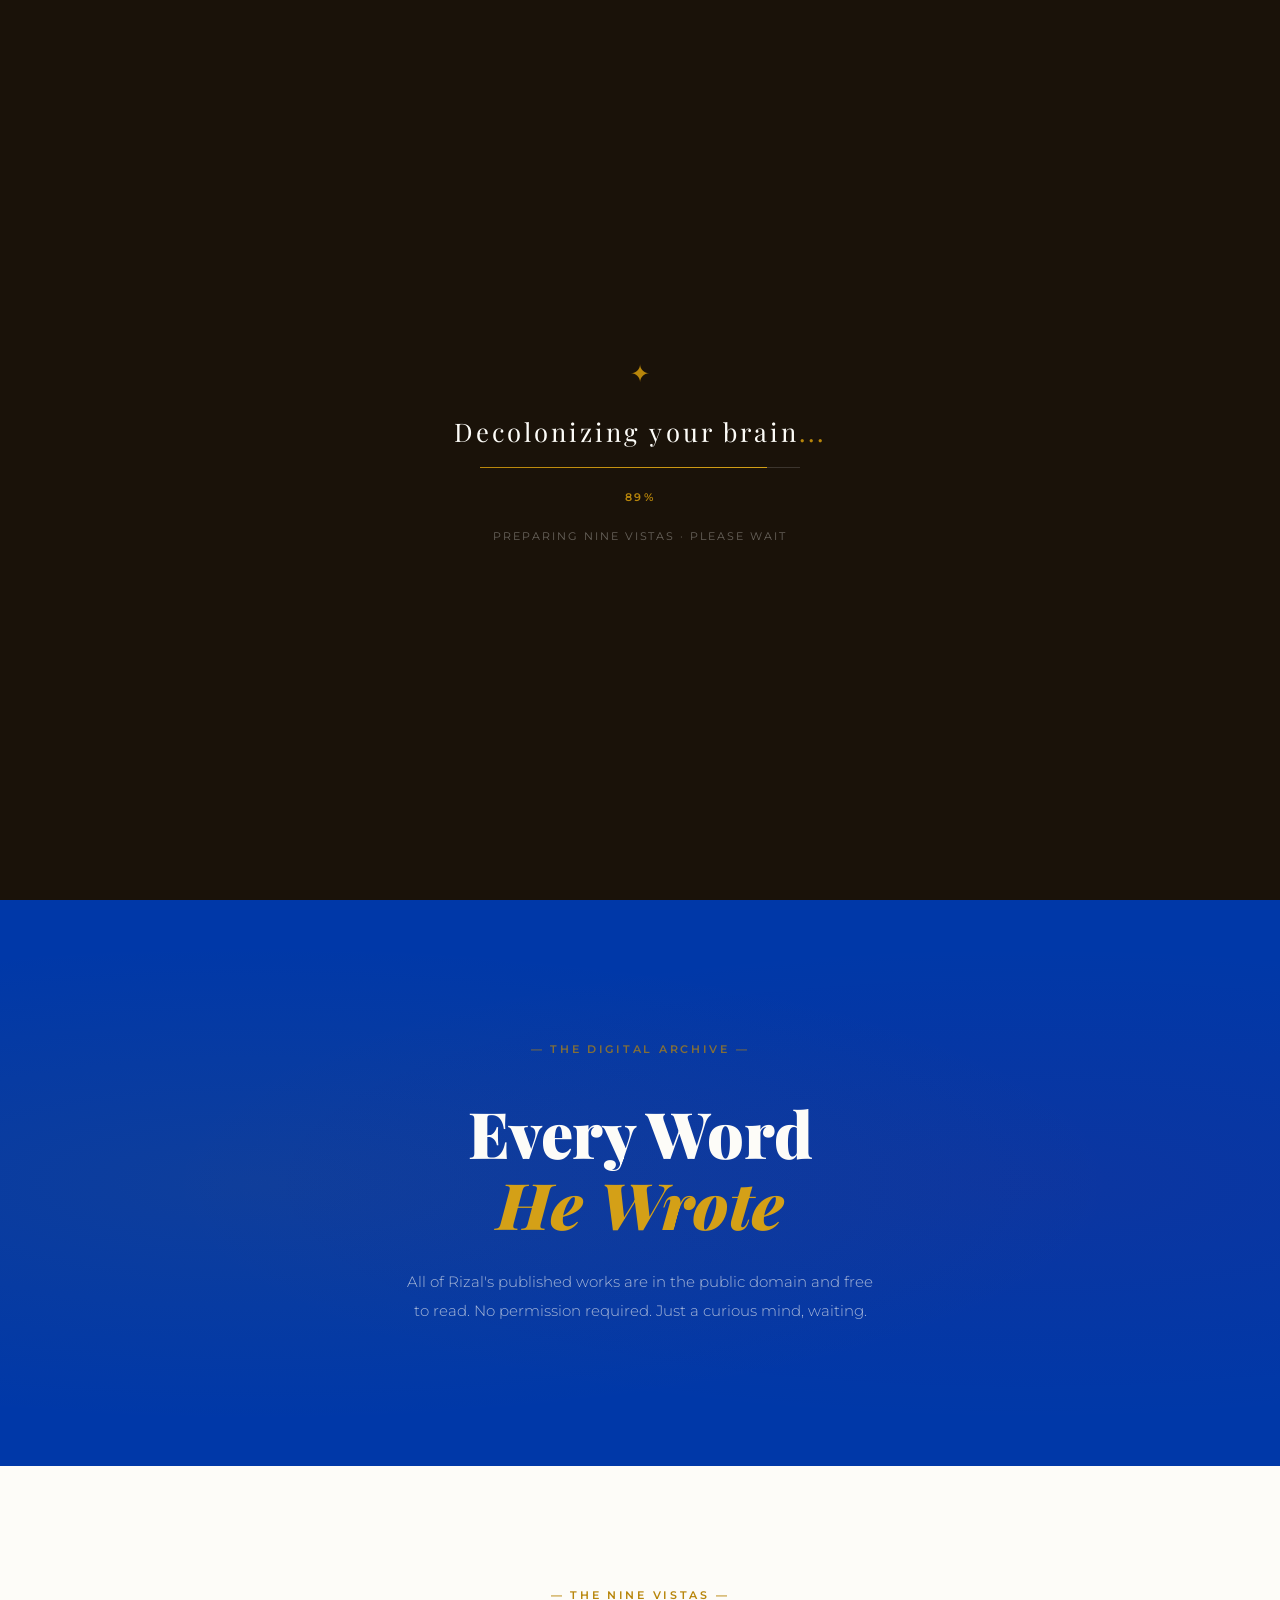
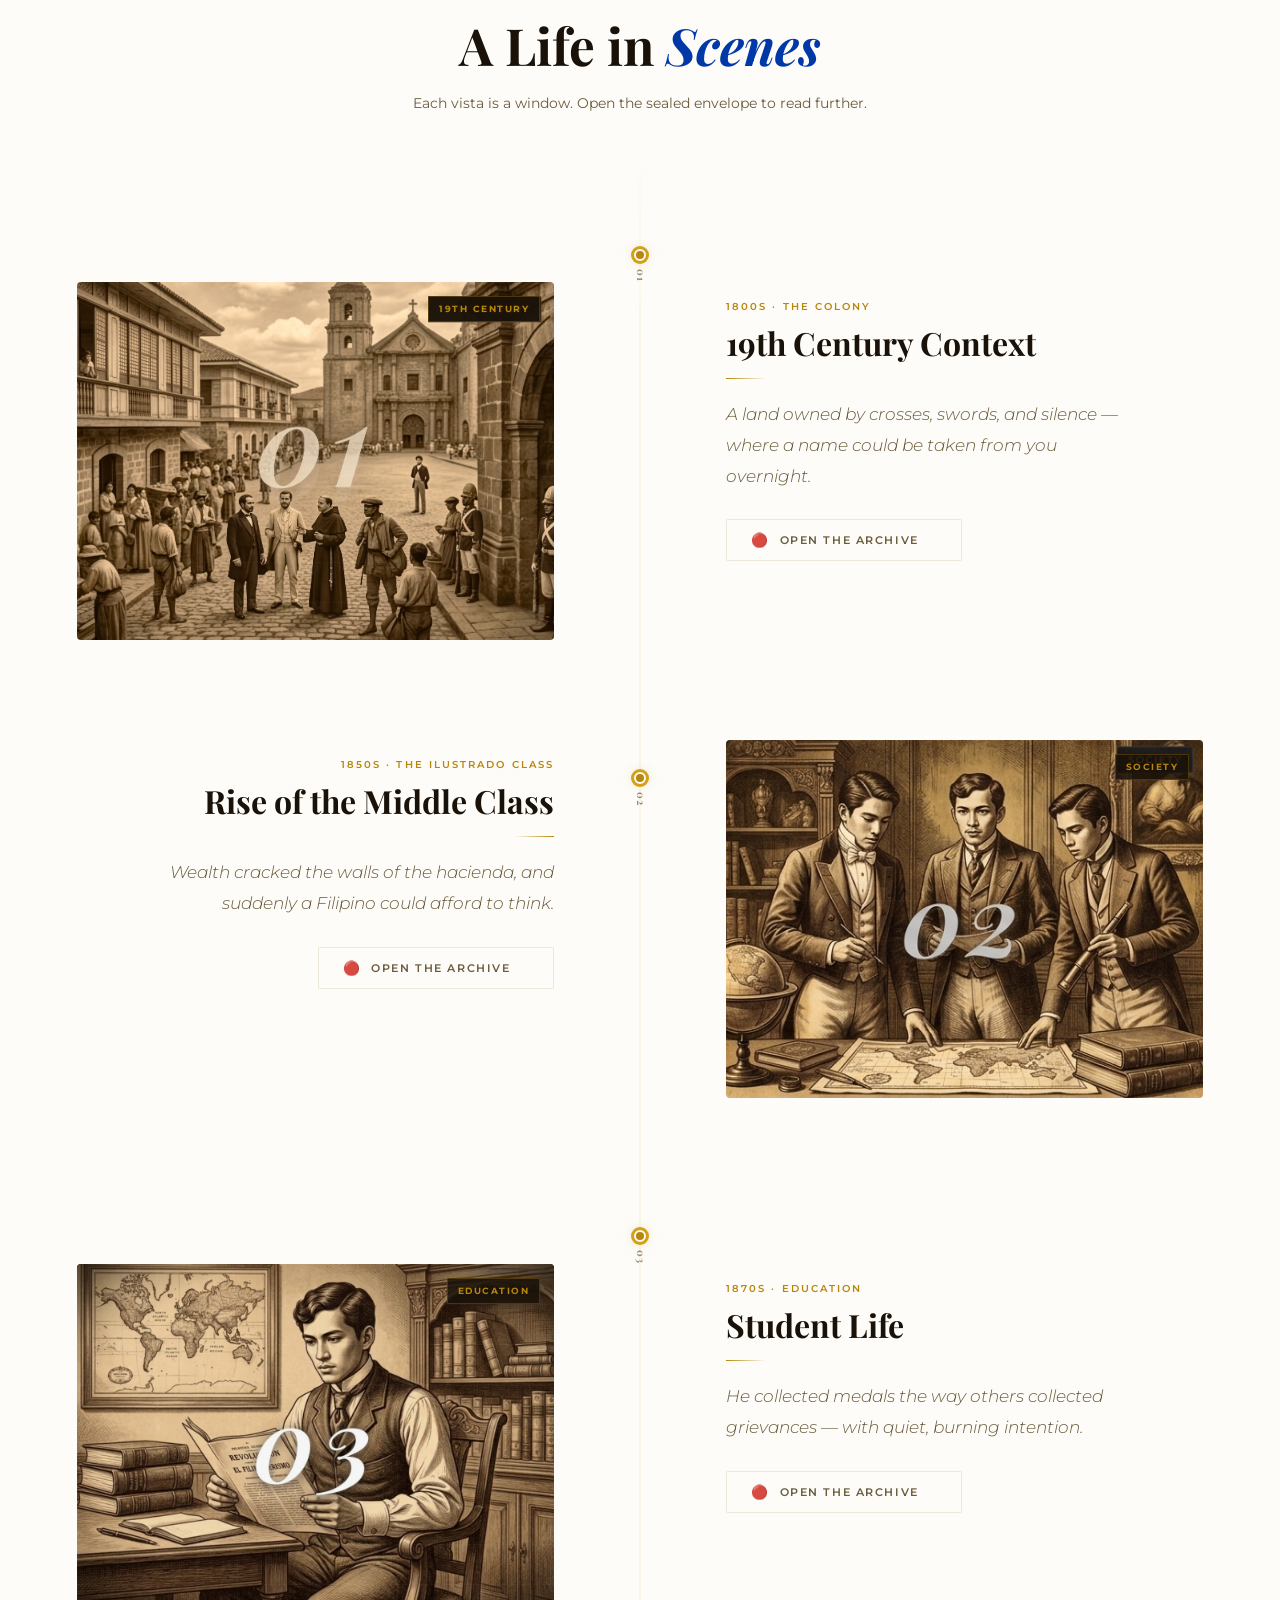
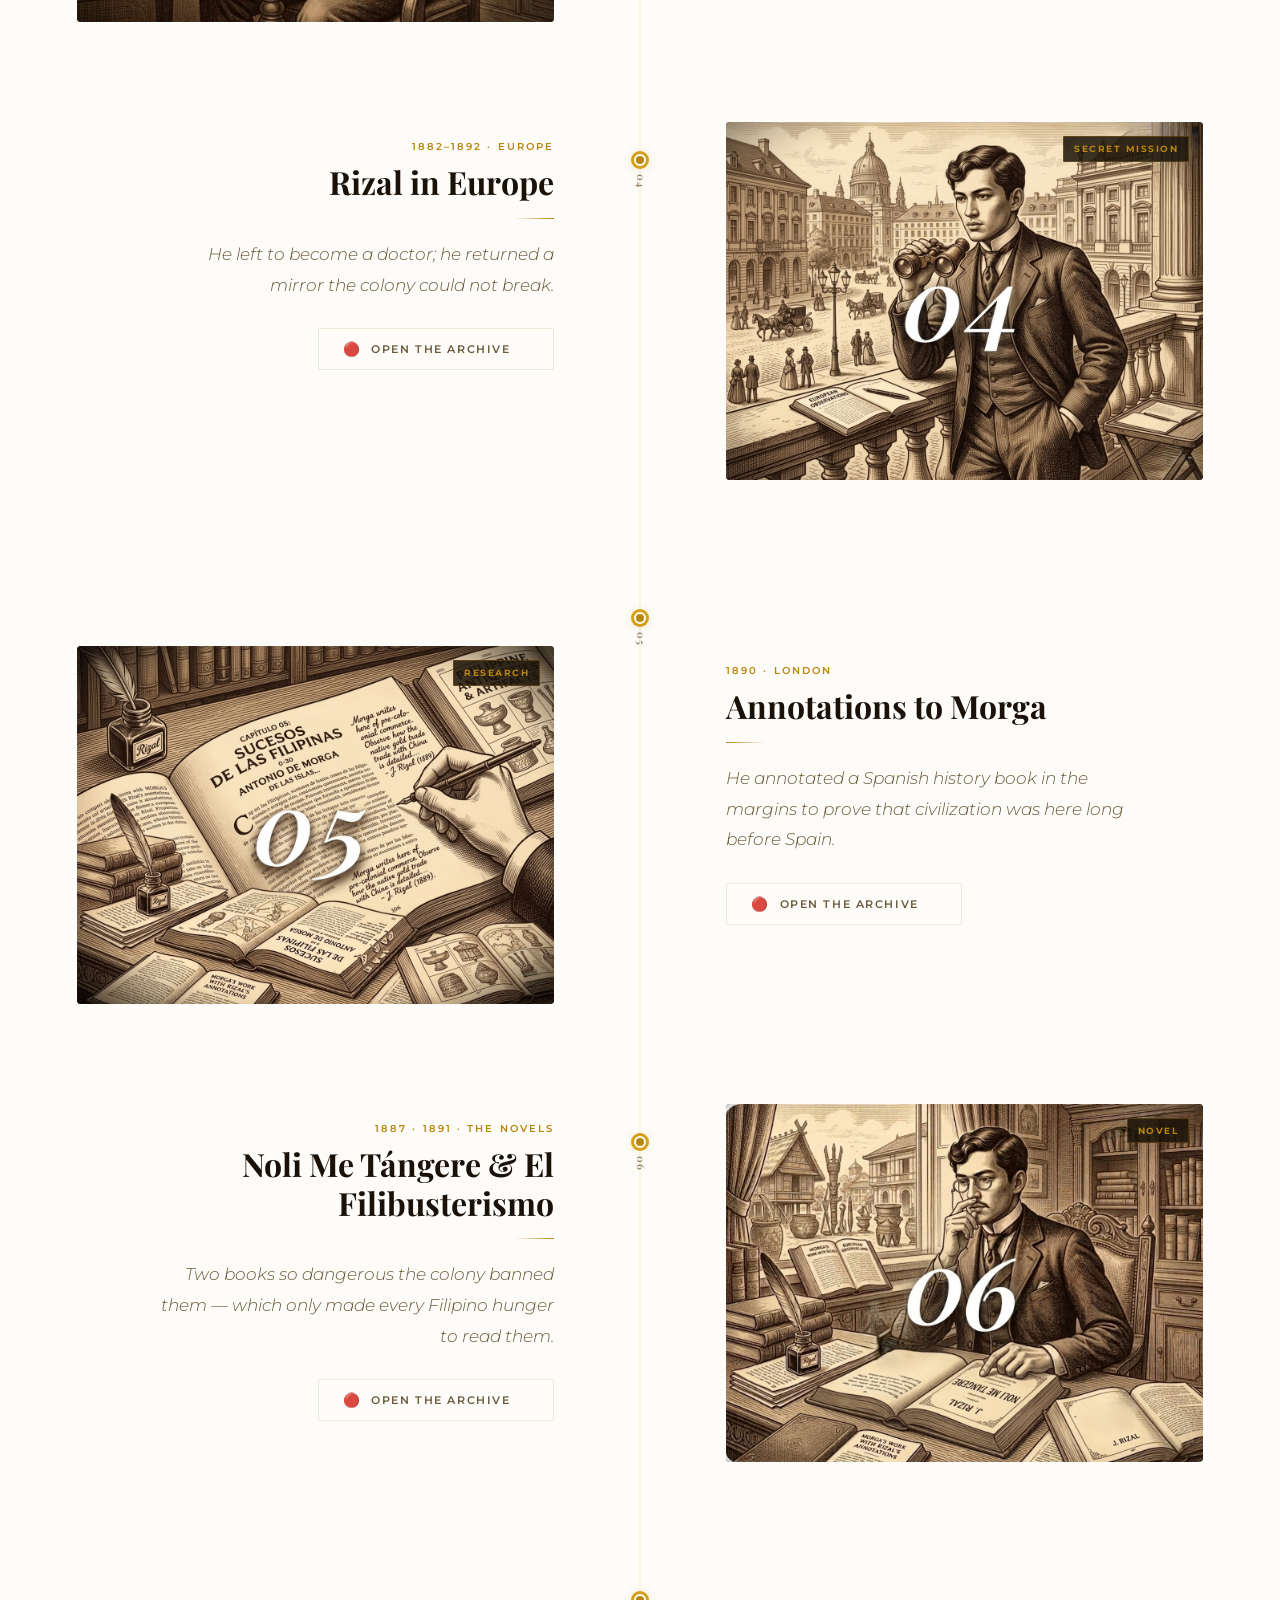
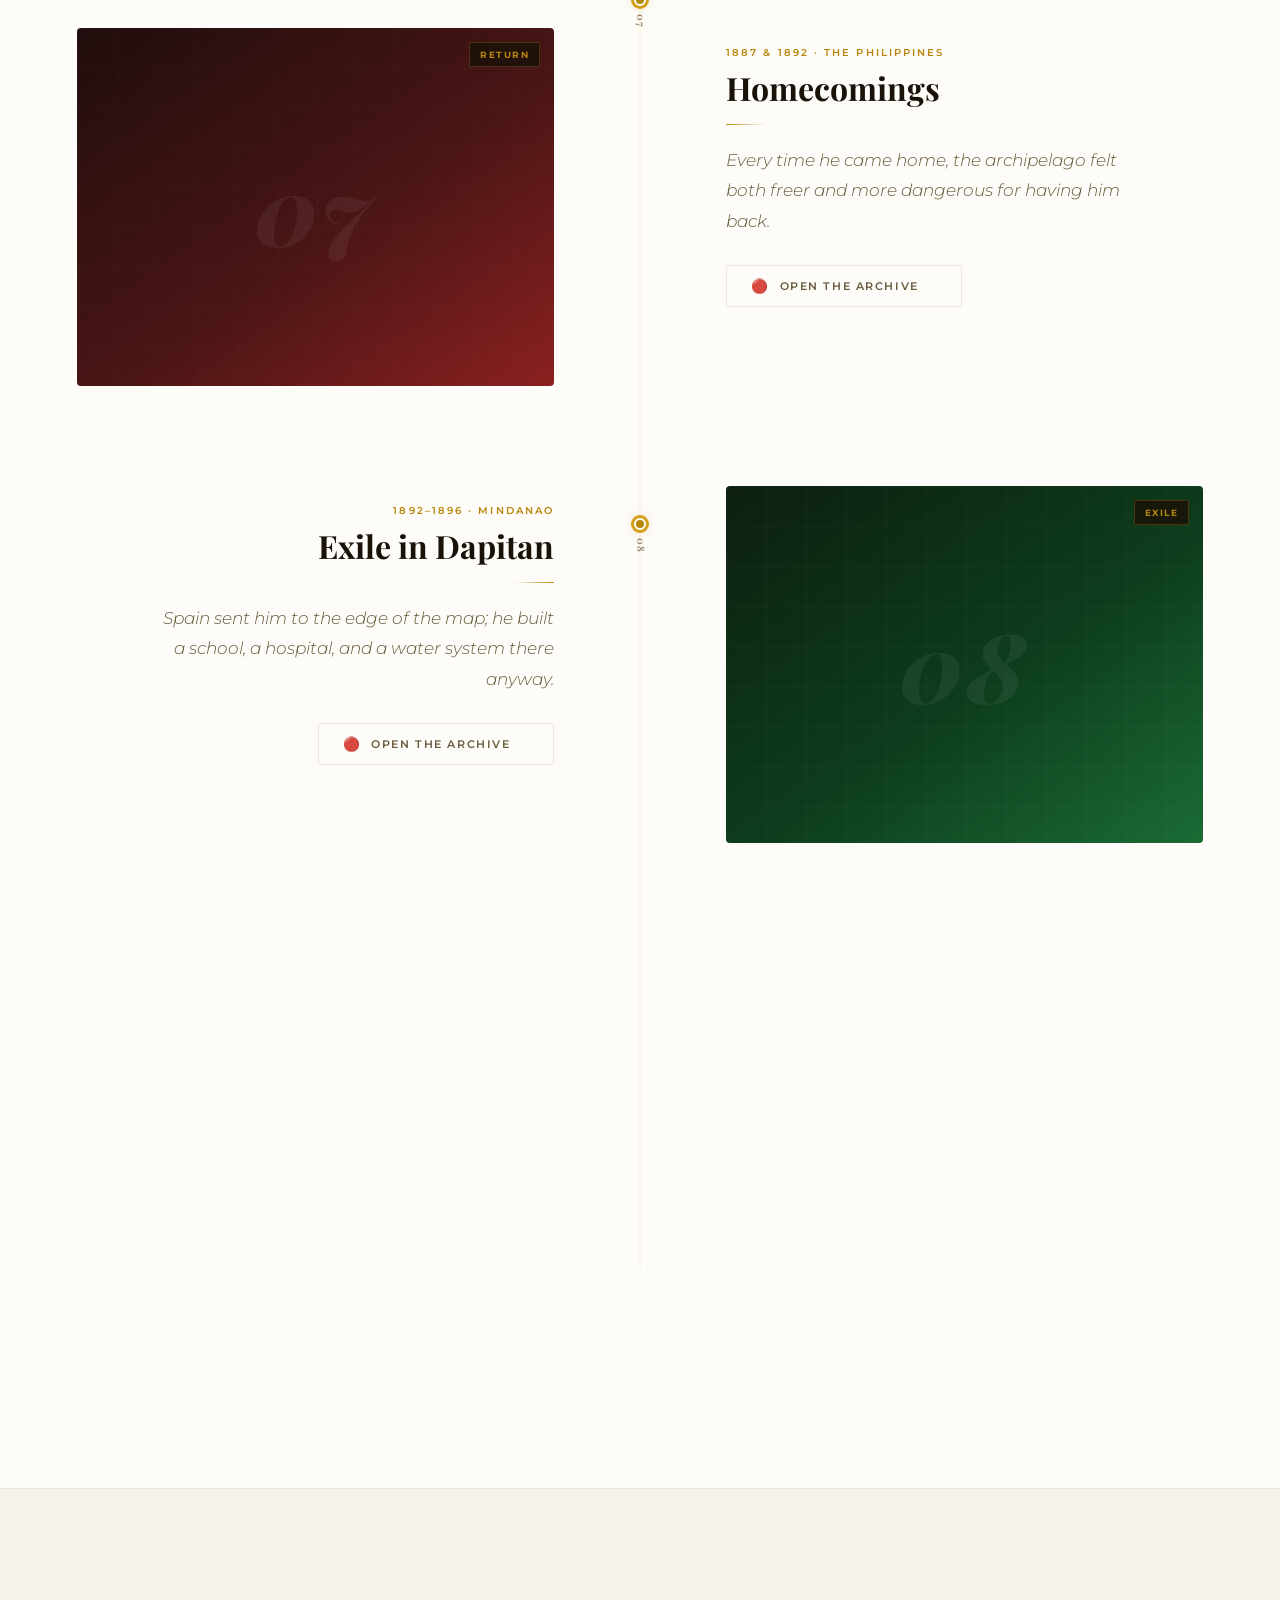
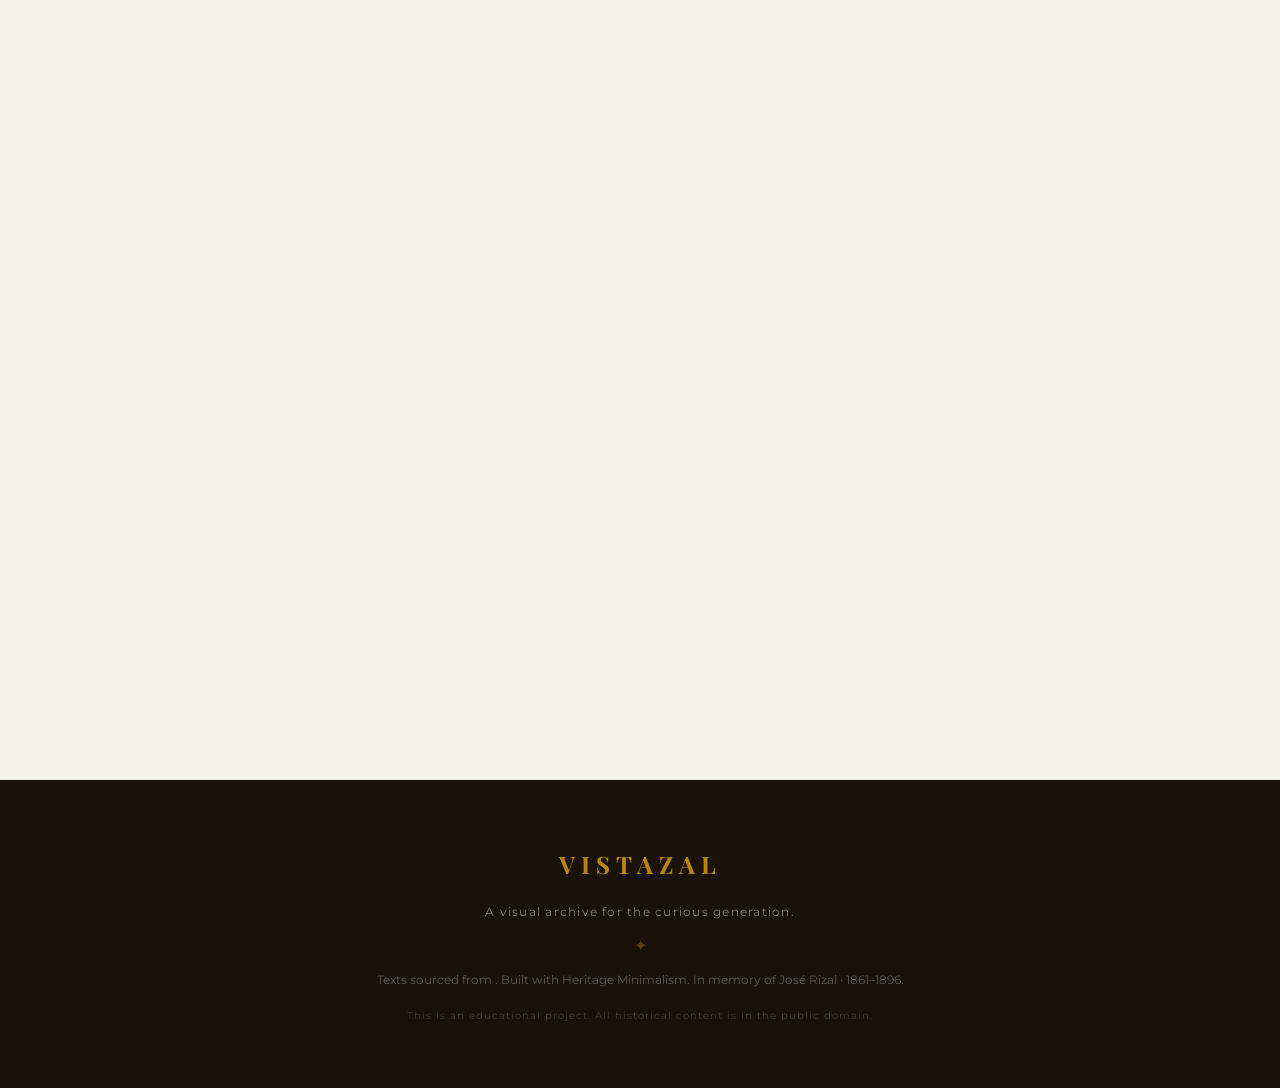
==== index.html @ ec8c02da "Final attempt - clean history" ====
<!DOCTYPE html>
<html lang="en">

<head>
  <meta charset="UTF-8" />
  <meta name="viewport" content="width=device-width, initial-scale=1.0" />
  <title>Vistazal — A Digital Journey Through Rizal's Life</title>
  <link rel="preconnect" href="https://fonts.googleapis.com" />
  <link rel="preconnect" href="https://fonts.gstatic.com" crossorigin />
  <link
    href="https://fonts.googleapis.com/css2?family=Playfair+Display:ital,wght@0,400;0,600;0,700;0,900;1,400;1,600&family=Montserrat:wght@300;400;500;600;700&display=swap"
    rel="stylesheet" />
  <link rel="stylesheet" href="style.css" />
</head>

<body>

  <!-- ══════════════════════════════════════════
       LOADING SCREEN
  ══════════════════════════════════════════ -->
  <div id="loader">
    <div class="loader-inner">
      <div class="loader-ornament">✦</div>
      <h2 class="loader-headline">Decolonizing your brain<span class="loader-ellipsis">...</span></h2>
      <div class="loader-bar-track">
        <div class="loader-bar-fill" id="loaderBar"></div>
      </div>
      <span class="loader-percent" id="loaderPercent">0%</span>
      <p class="loader-sub">Preparing nine vistas · Please wait</p>
    </div>
  </div>

  <!-- ══════════════════════════════════════════
       NAVIGATION
  ══════════════════════════════════════════ -->
  <nav id="navbar">
    <a href="#hero" class="nav-logo">
      <span class="nav-logo-v">V</span>ISTAZAL
    </a>
    <ul class="nav-links">
      <li><a href="#hero">Home</a></li>
      <li><a href="#timeline">The Vistas</a></li>
      <li><a href="#games">Games</a></li>
      <li><a href="#archive" class="nav-cta">Archive</a></li>
    </ul>
    <button class="nav-hamburger" id="navHamburger" aria-label="Toggle menu">
      <span></span><span></span><span></span>
    </button>
  </nav>

  <!-- Mobile Nav Drawer -->
  <div class="mobile-nav" id="mobileNav">
    <ul>
      <li><a href="#hero" class="mobile-nav-link">Home</a></li>
      <li><a href="#timeline" class="mobile-nav-link">The Vistas</a></li>
      <li><a href="#games" class="mobile-nav-link">Games</a></li>
      <li><a href="#archive" class="mobile-nav-link">Archive</a></li>
    </ul>
  </div>

  <!-- ══════════════════════════════════════════
       HERO SECTION
  ══════════════════════════════════════════ -->
  <section id="hero">
    <video autoplay muted loop playsinline class="hero-video-bg">
      <source src="hero-vi.mp4" type="video/mp4">
      Your browser does not support the video tag.
    </video>
    <div class="hero-bg-texture"></div>

    <div class="hero-content">
      <h1 class="hero-title reveal-up">
        Welcome to<br />
        The Life &amp; Vistas <span class="title-of">of</span><br />
        <span class="title-name">José Rizal</span>
      </h1>
      <div class="hero-actions reveal-up" style="--delay: 0.35s">
        <a href="#timeline" class="btn-primary btn-hero">Begin the Journey</a>
      </div>
    </div>
  </section>
  <!-- ══════════════════════════════════════════
       ARCHIVE / FOOTER CTA
  ══════════════════════════════════════════ -->
  <section id="archive" class="observe-fade">
    <div class="archive-inner">
      <p class="section-eyebrow">— The Digital Archive —</p>
      <h2 class="archive-title">Every Word<br /><em>He Wrote</em></h2>
      <p class="archive-desc">
        All of Rizal's published works are in the public domain and free to read.
        No permission required. Just a curious mind, waiting.
        <!-- </p>
      <a href="https://www.gutenberg.org/ebooks/author/5342" target="_blank" rel="noopener" class="btn-primary large">
        Visit the Gutenberg Archive →
      </a>
      <div class="archive-ornament">✦ ─────────────────── ✦</div>
    </div> -->
  </section>

  <!-- ══════════════════════════════════════════
       TIMELINE / VISTAS
  ══════════════════════════════════════════ -->
  <section id="timeline">
    <div class="timeline-header observe-fade">
      <p class="section-eyebrow">— The Nine Vistas —</p>
      <h2 class="section-title">A Life in <em>Scenes</em></h2>
      <p class="section-desc">Each vista is a window. Open the sealed envelope to read further.</p>
    </div>

    <!-- The golden timeline spine -->
    <div class="timeline-spine"></div>

    <!-- ── Vista 01 ── -->
    <article class="vista observe-fade" id="vista-1">
      <div class="vista-connector">
        <div class="connector-dot"></div>
        <div class="connector-num">01</div>
      </div>
      <div class="vista-image-col">
        <div class="vista-image-wrap">
          <div class="vista-image vi-1">
            <div class="image-overlay-text">
              <span>1800s</span>
              <span>Philippine Colony</span>
            </div>
          </div>
          <div class="vista-tag">19th Century</div>
        </div>
      </div>
      <div class="vista-content-col">
        <p class="vista-era">1800s · The Colony</p>
        <h3 class="vista-title">19th Century Context</h3>
        <div class="vista-divider"></div>
        <p class="vista-line">
          A land owned by crosses, swords, and silence — where a name could be taken from you overnight.
        </p>
        <button class="wax-seal-btn" data-link="https://www.britannica.com/place/Philippines/The-19th-century"
          data-title="19th Century Philippines"
          data-desc="Spain's three-century colonial grip on the Philippines created a rigid racial caste system enforced by the Church and Guardia Civil. Into this world, on June 19, 1861, José Protasio Rizal Mercado y Alonso Realonda was born in Calamba, Laguna."
          data-gutenberg="https://www.britannica.com/place/Philippines/The-19th-century"
          data-video="19thcentury.mp4">
          <span class="seal-wax">🔴</span>
          <span class="seal-label">Open the Archive</span>
          <span class="seal-arrow">→</span>
        </button>
      </div>
    </article>

    <!-- ── Vista 02 ── -->
    <article class="vista vista-flip observe-fade" id="vista-2">
      <div class="vista-connector">
        <div class="connector-dot"></div>
        <div class="connector-num">02</div>
      </div>
      <div class="vista-image-col">
        <div class="vista-image-wrap">
          <div class="vista-image vi-2">
            <div class="image-overlay-text">
              <span>1850s</span>
              <span>The Ilustrado</span>
            </div>
          </div>
          <div class="vista-tag">Society</div>
        </div>
      </div>
      <div class="vista-content-col">
        <p class="vista-era">1850s · The Ilustrado Class</p>
        <h3 class="vista-title">Rise of the Middle Class</h3>
        <div class="vista-divider"></div>
        <p class="vista-line">
          Wealth cracked the walls of the hacienda, and suddenly a Filipino could afford to think.
        </p>
        <button class="wax-seal-btn" data-link="https://sinaunangpanahon.com/the-rise-of-filipino-intellectuals-and-scholars-in-the-spanish-era/"
          data-title="Rise of the Middle Class"
          data-desc="The ilustrado class — educated, mestizo, and commercially prosperous — emerged as colonial trade expanded. Rizal's own family were principalia landowners in Calamba, giving young José access to books, tutors, and eventually the world beyond the barangay."
          data-gutenberg="https://sinaunangpanahon.com/the-rise-of-filipino-intellectuals-and-scholars-in-the-spanish-era/">
          <span class="seal-wax">🔴</span>
          <span class="seal-label">Open the Archive</span>
          <span class="seal-arrow">→</span>
        </button>
      </div>
    </article>

    <!-- ── Vista 03 ── -->
    <article class="vista observe-fade" id="vista-3">
      <div class="vista-connector">
        <div class="connector-dot"></div>
        <div class="connector-num">03</div>
      </div>
      <div class="vista-image-col">
        <div class="vista-image-wrap">
          <div class="vista-image vi-3">
            <div class="image-overlay-text">
              <span>1870s</span>
              <span>Ateneo de Manila</span>
            </div>
          </div>
          <div class="vista-tag">Education</div>
        </div>
      </div>
      <div class="vista-content-col">
        <p class="vista-era">1870s · Education</p>
        <h3 class="vista-title">Student Life</h3>
        <div class="vista-divider"></div>
        <p class="vista-line">
          He collected medals the way others collected grievances — with quiet, burning intention.
        </p>
        <button class="wax-seal-btn"
          data-link="https://archium.ateneo.edu/cgi/viewcontent.cgi?article=1762&context=phstudies"
          data-title="Student Life"
          data-desc="At Ateneo Municipal de Manila, Rizal won top honors in nearly every subject — from poetry to philosophy to science. He observed, sharply, how education was rationed by race. Later at UST, he witnessed discrimination firsthand, pushing him toward Europe."
          data-gutenberg="https://archium.ateneo.edu/cgi/viewcontent.cgi?article=1762&context=phstudies">
          <span class="seal-wax">🔴</span>
          <span class="seal-label">Open the Archive</span>
          <span class="seal-arrow">→</span>
        </button>
      </div>
    </article>

    <!-- ── Vista 04 ── -->
    <article class="vista vista-flip observe-fade" id="vista-4">
      <div class="vista-connector">
        <div class="connector-dot"></div>
        <div class="connector-num">04</div>
      </div>
      <div class="vista-image-col">
        <div class="vista-image-wrap">
          <div class="vista-image vi-4">
            <div class="image-overlay-text">
              <span>1882–1892</span>
              <span>Madrid · Berlin · London</span>
            </div>
          </div>
          <div class="vista-tag">Secret Mission</div>
        </div>
      </div>
      <div class="vista-content-col">
        <p class="vista-era">1882–1892 · Europe</p>
        <h3 class="vista-title">Rizal in Europe</h3>
        <div class="vista-divider"></div>
        <p class="vista-line">
          He left to become a doctor; he returned a mirror the colony could not break.
        </p>
        <button class="wax-seal-btn" data-link="https://rizal.raphaelmarco.com/travels" data-title="Rizal in Europe"
          data-desc="In Madrid, Paris, Heidelberg, and London, Rizal studied medicine, ophthalmology, and the humanities. He mixed with reformists, read voraciously, and sharpened his pen into a weapon. His letters home became contraband; his ideas became revolution."
          data-gutenberg="https://rizal.raphaelmarco.com/travels">
          <span class="seal-wax">🔴</span>
          <span class="seal-label">Open the Archive</span>
          <span class="seal-arrow">→</span>
        </button>
      </div>
    </article>

    <!-- ── Vista 05 ── -->
    <article class="vista observe-fade" id="vista-5">
      <div class="vista-connector">
        <div class="connector-dot"></div>
        <div class="connector-num">05</div>
      </div>
      <div class="vista-image-col">
        <div class="vista-image-wrap">
          <div class="vista-image vi-5">
            <div class="image-overlay-text">
              <span>1890</span>
              <span>Correcting Spanish misconceptions</span>
            </div>
          </div>
          <div class="vista-tag">Research</div>
        </div>
      </div>
      <div class="vista-content-col">
        <p class="vista-era">1890 · London</p>
        <h3 class="vista-title">Annotations to Morga</h3>
        <div class="vista-divider"></div>
        <p class="vista-line">
          He annotated a Spanish history book in the margins to prove that civilization was here long before Spain.
        </p>
        <button class="wax-seal-btn"
          data-link="https://sirmykel.wordpress.com/wp-content/uploads/2016/07/jose-rizal-annotations-to-morgas-sucesos.pdf"
          data-title="Sucesos de las Islas Filipinas — Annotated"
          data-desc="Working in the British Museum, Rizal annotated Antonio de Morga's 1609 chronicle of the Philippines to reclaim precolonial Filipino dignity. His margin notes are an act of historiographical revolution — proving a people existed fully before conquest."
          data-gutenberg="https://sirmykel.wordpress.com/wp-content/uploads/2016/07/jose-rizal-annotations-to-morgas-sucesos.pdf">
          <span class="seal-wax">🔴</span>
          <span class="seal-label">Open the Archive</span>
          <span class="seal-arrow">→</span>
        </button>
      </div>
    </article>

    <!-- ── Vista 06 ── -->
    <article class="vista vista-flip observe-fade" id="vista-6">
      <div class="vista-connector">
        <div class="connector-dot"></div>
        <div class="connector-num">06</div>
      </div>
      <div class="vista-image-col">
        <div class="vista-image-wrap">
          <div class="vista-image vi-6">
            <div class="image-overlay-text">
              <span>1887 &amp; 1891</span>
              <span>Noli · El Fili</span>
            </div>
          </div>
          <div class="vista-tag">Novel</div>
        </div>
      </div>
      <div class="vista-content-col">
        <p class="vista-era">1887 · 1891 · The Novels</p>
        <h3 class="vista-title">Noli Me Tángere &amp; El Filibusterismo</h3>
        <div class="vista-divider"></div>
        <p class="vista-line">
          Two books so dangerous the colony banned them — which only made every Filipino hunger to read them.
        </p>
        <button class="wax-seal-btn" data-link="https://www.gutenberg.org/ebooks/6737"
          data-title="Noli Me Tángere & El Filibusterismo"
          data-desc="Touch Me Not (1887) and The Subversive (1891) named the hypocrisy of Church and colonial State with ferocious precision. Spain banned them. The Katipunan used them as revolutionary texts."
          data-gutenberg="https://www.gutenberg.org/ebooks/6737">
          <span class="seal-wax">🔴</span>
          <span class="seal-label">Open the Archive</span>
          <span class="seal-arrow">→</span>
        </button>
      </div>
    </article>

    <!-- ── Vista 07 ── -->
    <article class="vista observe-fade" id="vista-7">
      <div class="vista-connector">
        <div class="connector-dot"></div>
        <div class="connector-num">07</div>
      </div>
      <div class="vista-image-col">
        <div class="vista-image-wrap">
          <div class="vista-image vi-7">
            <div class="image-overlay-text">
              <span>1887 &amp; 1892</span>
              <span>Return to Calamba</span>
            </div>
          </div>
          <div class="vista-tag">Return</div>
        </div>
      </div>
      <div class="vista-content-col">
        <p class="vista-era">1887 &amp; 1892 · The Philippines</p>
        <h3 class="vista-title">Homecomings</h3>
        <div class="vista-divider"></div>
        <p class="vista-line">
          Every time he came home, the archipelago felt both freer and more dangerous for having him back.
        </p>
        <button class="wax-seal-btn" data-link="https://www.gutenberg.org/ebooks/6737" data-title="Homecomings"
          data-desc="Rizal's returns to the Philippines were tense affairs — celebrated by reformists and patriots, yet monitored closely by friars and the Guardia Civil. On his second homecoming in 1892, he was arrested and exiled to Dapitan within weeks of arriving."
          data-gutenberg="https://www.gutenberg.org/ebooks/6737">
          <span class="seal-wax">🔴</span>
          <span class="seal-label">Open the Archive</span>
          <span class="seal-arrow">→</span>
        </button>
      </div>
    </article>

    <!-- ── Vista 08 ── -->
    <article class="vista vista-flip observe-fade" id="vista-8">
      <div class="vista-connector">
        <div class="connector-dot"></div>
        <div class="connector-num">08</div>
      </div>
      <div class="vista-image-col">
        <div class="vista-image-wrap">
          <div class="vista-image vi-8">
            <div class="image-overlay-text">
              <span>1892–1896</span>
              <span>Dapitan · Mindanao</span>
            </div>
          </div>
          <div class="vista-tag">Exile</div>
        </div>
      </div>
      <div class="vista-content-col">
        <p class="vista-era">1892–1896 · Mindanao</p>
        <h3 class="vista-title">Exile in Dapitan</h3>
        <div class="vista-divider"></div>
        <p class="vista-line">
          Spain sent him to the edge of the map; he built a school, a hospital, and a water system there anyway.
        </p>
        <button class="wax-seal-btn" data-link="https://www.gutenberg.org/ebooks/6737" data-title="Exile in Dapitan"
          data-desc="Four years of exile in Dapitan, Mindanao became Rizal's laboratory of nation-building. He practiced medicine for the poor, built infrastructure from memory and local materials, taught children, sculpted, painted, and fell in love with Josephine Bracken."
          data-gutenberg="https://www.gutenberg.org/ebooks/6737">
          <span class="seal-wax">🔴</span>
          <span class="seal-label">Open the Archive</span>
          <span class="seal-arrow">→</span>
        </button>
      </div>
    </article>

    <!-- ── Vista 09 ── -->
    <article class="vista observe-fade" id="vista-9">
      <div class="vista-connector">
        <div class="connector-dot"></div>
        <div class="connector-num">09</div>
      </div>
      <div class="vista-image-col">
        <div class="vista-image-wrap">
          <div class="vista-image vi-9">
            <div class="image-overlay-text">
              <span>1896</span>
              <span>Mi Último Adiós</span>
            </div>
          </div>
          <div class="vista-tag">Legacy</div>
        </div>
      </div>
      <div class="vista-content-col">
        <p class="vista-era">1896 · Bagumbayan</p>
        <h3 class="vista-title">"Education Gives Luster<br />to the Motherland"</h3>
        <div class="vista-divider"></div>
        <p class="vista-line">
          He wrote his final poem the night before they shot him, folded it into a small oil lamp, and hid it in his
          shoe.
        </p>
        <button class="wax-seal-btn" data-link="https://www.gutenberg.org/ebooks/6737"
          data-title="Mi Último Adiós — My Last Farewell"
          data-desc="Written in secret the night before his execution at Bagumbayan on December 30, 1896, 'Mi Último Adiós' is one of the most moving poems in Philippine history. It was not given a title by Rizal himself — the title was added by his friends after his death."
          data-gutenberg="https://www.gutenberg.org/ebooks/6737">
          <span class="seal-wax">🔴</span>
          <span class="seal-label">Open the Archive</span>
          <span class="seal-arrow">→</span>
        </button>
      </div>
    </article>

  </section>

  <!-- ══════════════════════════════════════════
       GAMES SECTION
  ══════════════════════════════════════════ -->
  <section id="games">
    <div class="dapitan-header observe-fade">
      <p class="section-eyebrow">— Interactive —</p>
      <h2 class="section-title">Test Your <em>Knowledge</em></h2>
      <p class="section-desc">
        Four games. One Hero. How well do you really know the man behind the martyrdom?
      </p>
    </div>

    <div class="games-preview observe-fade">

      <div class="game-preview-card">
        <div class="gpc-icon">🏛️</div>
        <div class="gpc-num">01</div>
        <h3 class="gpc-title">Trivia Quiz</h3>
        <p class="gpc-desc">10 questions. Mixed difficulty. A historical fact appears after every answer — right or
          wrong.</p>
        <div class="gpc-tag">10 Questions</div>
      </div>

      <div class="game-preview-card">
        <div class="gpc-icon">🔗</div>
        <div class="gpc-num">02</div>
        <h3 class="gpc-title">Match the Pairs</h3>
        <p class="gpc-desc">Connect Rizal's works and events to their correct descriptions before the mistakes add up.
        </p>
        <div class="gpc-tag">8 Pairs</div>
      </div>

      <div class="game-preview-card">
        <div class="gpc-icon">✍️</div>
        <div class="gpc-num">03</div>
        <h3 class="gpc-title">Fill in the Blanks</h3>
        <p class="gpc-desc">Eight sentences about Rizal's life with missing words. Pick from the word bank to complete
          each one.</p>
        <div class="gpc-tag">8 Sentences</div>
      </div>

      <div class="game-preview-card">
        <div class="gpc-icon">📜</div>
        <div class="gpc-num">04</div>
        <h3 class="gpc-title">Timeline Order</h3>
        <p class="gpc-desc">Drag and drop 10 events from Rizal's life into the correct chronological order.</p>
        <div class="gpc-tag">10 Events</div>
      </div>

    </div>

    <div class="games-cta observe-fade">
      <a href="games.html" class="btn-primary large">Enter the Games Room →</a>
      <p class="games-cta-note">Opens in the same tab · No account needed · Completely free</p>
    </div>
  </section>



  <!-- ══════════════════════════════════════════
       FOOTER
  ══════════════════════════════════════════ -->
  <footer id="footer">
    <div class="footer-inner">
      <div class="footer-logo">VISTAZAL</div>
      <p class="footer-tagline">A visual archive for the curious generation.</p>
      <div class="footer-divider">✦</div>
      <p class="footer-credit">
        Texts sourced from <a href="https://www.gutenberg.org" target="_blank" rel="noopener"></a>.
        Built with Heritage Minimalism. In memory of José Rizal · 1861–1896.
      </p>
      <p class="footer-disclaimer">This is an educational project. All historical content is in the public domain.</p>
    </div>
  </footer>

  <!-- ══════════════════════════════════════════
       MODAL — WAX SEAL ARCHIVE
  ══════════════════════════════════════════ -->
  <div class="modal-overlay" id="modalOverlay">
    <div class="modal-box" id="modalBox" role="dialog" aria-modal="true">
      <button class="modal-close" id="modalClose" aria-label="Close modal">✕</button>
      <div class="modal-seal">
        <span class="modal-seal-icon">🔴</span>
      </div>
      <p class="modal-eyebrow">The Archive ·</p>
      <h3 class="modal-title" id="modalTitle">Title</h3>
      <div class="modal-divider"></div>
      <p class="modal-desc" id="modalDesc">Description goes here.</p>
      <a href="#" class="modal-link" id="modalLink" target="_blank" rel="noopener">
        <span>Read on External Site</span>
        <span class="link-arrow">↗</span>
      </a>
      <a href="#" class="modal-video-link" id="modalVideoLink" target="_blank" rel="noopener" style="display:none;">
        <span class="modal-video-icon"></span>
        <span>Watch AI Video on External Site</span>
        <span class="link-arrow">↗</span>
      </a>
      <!-- Inline video player (hidden until toggled) -->
      <div class="modal-video-wrap" id="modalVideoWrap" style="display:none;">
        <video id="modalVideo" controls playsinline>
          <source id="modalVideoSrc" src="" type="video/mp4" />
          Your browser does not support the video tag.
        </video>
        <p class="modal-video-credit">Generated with NotebookLM · AI-powered overview</p>
      </div>
      <p class="modal-footnote">Free to read · Public domain · No account required</p>
    </div>
  </div>

  <script src="script.js"></script>
</body>

</html>
---- style.css ----
/* ═══════════════════════════════════════════════════════════════
   VISTAZAL · style.css
   Heritage Minimalism Design System
   ═══════════════════════════════════════════════════════════════ */

/* ─── DESIGN TOKENS ─── */
:root {
  --parchment: #FDFCF8;
  --parchment-2: #F5F2EA;
  --parchment-3: #EDE8DA;
  --navy: #0038A8;
  --navy-dark: #002070;
  --navy-light: #1a4fc4;
  --red: #CE1126;
  --red-dark: #A00D1E;
  --gold: #B8860B;
  --gold-light: #D4A017;
  --gold-pale: #F5E9C4;
  --ink: #1a1209;
  --ink-mid: #3d2f1a;
  --ink-soft: #6b5c3e;
  --ink-muted: #9c8a6e;
  --white: #FFFFFF;

  --font-display: 'Playfair Display', Georgia, serif;
  --font-body: 'Montserrat', Helvetica, sans-serif;

  --radius-sm: 4px;
  --radius-md: 8px;
  --radius-lg: 16px;

  --shadow-sm: 0 2px 8px rgba(26, 18, 9, 0.08);
  --shadow-md: 0 8px 32px rgba(26, 18, 9, 0.12);
  --shadow-lg: 0 24px 64px rgba(26, 18, 9, 0.16);
  --shadow-gold: 0 0 24px rgba(184, 134, 11, 0.25);

  --ease-slow: cubic-bezier(0.25, 0.46, 0.45, 0.94);
  --ease-spring: cubic-bezier(0.34, 1.56, 0.64, 1);

  --nav-h: 72px;
}

/* ─── RESET & BASE ─── */
*,
*::before,
*::after {
  box-sizing: border-box;
  margin: 0;
  padding: 0;
}

html {
  font-size: 16px;
  scroll-behavior: smooth;
  -webkit-font-smoothing: antialiased;
}

body {
  font-family: var(--font-body);
  background-color: var(--parchment);
  color: var(--ink);
  overflow-x: hidden;
  line-height: 1.7;
}

body.loading {
  overflow: hidden;
}

img {
  display: block;
  max-width: 100%;
}

a {
  text-decoration: none;
  color: inherit;
}

ul {
  list-style: none;
}

button {
  cursor: pointer;
  font-family: var(--font-body);
  border: none;
  background: none;
}


/* ═══════════════════════════════════════════════════════════════
   LOADING SCREEN
   ═══════════════════════════════════════════════════════════════ */
#loader {
  position: fixed;
  inset: 0;
  z-index: 9999;
  background: var(--ink);
  display: flex;
  align-items: center;
  justify-content: center;
  transition: opacity 0.9s var(--ease-slow), visibility 0.9s;
}

#loader.hidden {
  opacity: 0;
  visibility: hidden;
  pointer-events: none;
}

.loader-inner {
  text-align: center;
  padding: 40px;
  display: flex;
  flex-direction: column;
  align-items: center;
  gap: 20px;
}

.loader-ornament {
  font-size: 1.5rem;
  color: var(--gold);
  animation: spin-slow 8s linear infinite;
  display: inline-block;
}

@keyframes spin-slow {
  from {
    transform: rotate(0deg);
  }

  to {
    transform: rotate(360deg);
  }
}

.loader-headline {
  font-family: var(--font-display);
  font-size: clamp(1.6rem, 2vw, 2.8rem);
  font-weight: 400;
  color: var(--parchment);
  letter-spacing: 0.12em;
  line-height: 1.25;
  text-align: center;
}


.loader-ellipsis {
  color: var(--gold);
  animation: ellipsis-blink 1.4s steps(3, end) infinite;
}

@keyframes ellipsis-blink {
  0% {
    opacity: 0;
  }

  50% {
    opacity: 1;
  }

  100% {
    opacity: 0;
  }
}

.loader-bar-track {
  width: min(320px, 80vw);
  height: 1px;
  background: rgba(255, 255, 255, 0.15);
  position: relative;
  overflow: hidden;
}

.loader-bar-fill {
  height: 100%;
  width: 0%;
  background: linear-gradient(90deg, var(--gold), var(--gold-light));
  transition: width 0.1s linear;
  box-shadow: 0 0 8px var(--gold);
}

.loader-percent {
  font-family: var(--font-body);
  font-size: 0.7rem;
  font-weight: 600;
  letter-spacing: 0.2em;
  color: var(--gold);
}

.loader-sub {
  font-size: 0.68rem;
  letter-spacing: 0.18em;
  color: rgba(253, 252, 248, 0.35);
  text-transform: uppercase;
}


/* ═══════════════════════════════════════════════════════════════
   NAVIGATION
   ═══════════════════════════════════════════════════════════════ */
#navbar {
  position: fixed;
  top: 0;
  left: 0;
  right: 0;
  z-index: 1000;
  height: var(--nav-h);
  display: flex;
  align-items: center;
  justify-content: space-between;
  padding: 0 clamp(24px, 5vw, 80px);
  background: rgba(255, 255, 255, 0.1);
  backdrop-filter: blur(12px);
  -webkit-backdrop-filter: blur(12px);
  border-bottom: 1px solid transparent;
  transition: border-color 0.4s, box-shadow 0.4s, background 0.4s;
}

#navbar.scrolled .nav-logo {
  color: var(--ink);
}

#navbar.scrolled .nav-links a {
  color: var(--ink-soft);
}

.nav-logo {
  font-family: var(--font-display);
  font-size: 1.15rem;
  font-weight: 700;
  letter-spacing: 0.22em;
  color: var(--white);
  transition: color 0.3s;
}

.nav-logo:hover {
  color: var(--gold);
}

.nav-logo-v {
  color: var(--gold);
}

.nav-links {
  display: flex;
  gap: 36px;
  align-items: center;
}

.nav-links a {
  font-size: 0.72rem;
  font-weight: 600;
  letter-spacing: 0.14em;
  text-transform: uppercase;
  color: var(--white);
  position: relative;
  transition: color 0.3s;
}

.nav-links a.nav-cta {
  background: var(--gold);
  color: var(--white);
  padding: 8px 14px;
  border-radius: 2px;
  border: 1px solid var(--gold);
}

.nav-links a.nav-cta:hover {
  background: rgba(255, 215, 0, 0.95);
  color: var(--navy);
}

.nav-links a::after {
  content: '';
  position: absolute;
  bottom: -3px;
  left: 0;
  width: 0;
  height: 1px;
  background: var(--gold);
  transition: width 0.3s var(--ease-slow);
}

.nav-links a:hover {
  color: var(--ink);
}

.nav-links a:hover::after {
  width: 100%;
}

.nav-cta {
  border: 1px solid var(--gold) !important;
  padding: 7px 18px;
  border-radius: 2px;
  color: var(--white) !important;
  letter-spacing: 0.12em !important;
  transition: background 0.3s, color 0.3s !important;
}

.nav-cta:hover {
  background: var(--gold) !important;
  color: var(--navy) !important;
}

.nav-cta::after {
  display: none !important;
}

.nav-hamburger {
  display: none;
  flex-direction: column;
  gap: 5px;
  padding: 4px;
}

.nav-hamburger span {
  display: block;
  width: 22px;
  height: 1.5px;
  background: var(--ink);
  transition: transform 0.3s, opacity 0.3s;
}

/* Mobile Nav */
.mobile-nav {
  position: fixed;
  top: var(--nav-h);
  left: 0;
  right: 0;
  z-index: 999;
  background: var(--parchment);
  border-bottom: 1px solid var(--parchment-3);
  padding: 20px clamp(24px, 5vw, 80px) 28px;
  transform: translateY(-100%);
  opacity: 0;
  transition: transform 0.4s var(--ease-slow), opacity 0.4s;
  pointer-events: none;
}

.mobile-nav.open {
  transform: translateY(0);
  opacity: 1;
  pointer-events: all;
}

.mobile-nav ul {
  display: flex;
  flex-direction: column;
  gap: 16px;
}

.mobile-nav-link {
  font-size: 0.85rem;
  font-weight: 600;
  letter-spacing: 0.12em;
  text-transform: uppercase;
  color: var(--ink-soft);
  transition: color 0.3s;
}

.mobile-nav-link:hover {
  color: var(--navy);
}


/* ═══════════════════════════════════════════════════════════════
   HERO SECTION
   ═══════════════════════════════════════════════════════════════ */
#hero {
  min-height: 100vh;
  padding-top: calc(var(--nav-h) + 20px);
  display: grid;
  grid-template-columns: 1fr 1fr;
  grid-template-rows: 1fr;
  align-items: start;
  padding-left: clamp(24px, 5vw, 80px);
  padding-right: clamp(32px, 8vw, 120px);
  position: relative;
  overflow: hidden;
  background: var(--parchment);
}

.hero-content {
  grid-column: 1;
  grid-row: 1;
  display: flex;
  flex-direction: column;
  gap: 24px;
  z-index: 3;
  text-align: left;
  max-width: 600px;
  margin-top: 145px;
}

.hero-video-bg {
  position: absolute;
  top: 0;
  left: 0;
  width: 100%;
  height: 100%;
  object-fit: cover;
  z-index: 1;
  pointer-events: none;
}

.hero-bg-texture {
  position: absolute;
  inset: 0;
  background-image:
    radial-gradient(circle at 15% 85%, rgba(184, 134, 11, 0.06) 0%, transparent 50%),
    radial-gradient(circle at 85% 20%, rgba(0, 56, 168, 0.04) 0%, transparent 50%);
  pointer-events: none;
  z-index: 2;
}

.hero-content {
  grid-column: 1;
  grid-row: 1;
  display: flex;
  flex-direction: column;
  gap: 32px;
  z-index: 3;
  text-align: left;
  max-width: 600px;
}

.hero-eyebrow {
  font-size: 0.7rem;
  font-weight: 600;
  letter-spacing: 0.22em;
  text-transform: uppercase;
  color: var(--ink-muted);
  display: flex;
  align-items: center;
  gap: 12px;
  background: rgba(255, 255, 255, 0.9);
  padding: 8px 16px;
  border-radius: 20px;
  backdrop-filter: blur(10px);
}

.eyebrow-dash {
  color: var(--gold);
  font-size: 0.9rem;
}

.hero-title {
  font-family: var(--font-display);
  font-size: clamp(2rem, 4vw, 3.5rem);
  font-weight: 900;
  line-height: 1.1;
  color: var(--white);
  letter-spacing: -0.01em;
  text-shadow: 2px 2px 4px rgba(0, 0, 0, 0.7);
  margin: 0;
}

.hero-title em {
  color: var(--navy);
  font-style: italic;
}

.title-accent {
  color: var(--gold);
  font-size: 0.85em;
  text-shadow: 2px 2px 8px rgba(0, 0, 0, 0.85);
  background: none;
  padding: 0;
  border-radius: 0;
  border: none;
}

.title-of {
  color: var(--white);
  font-size: 1.1em;
  font-weight: 700;
  text-shadow: 1px 1px 3px rgba(0,0,0,0.6);
}

.title-name {
  color: var(--gold);
  font-size: clamp(2.2rem, 5vw, 4rem);
  font-weight: 900;
  text-shadow: 2px 2px 6px rgba(0,0,0,0.75);
}

.hero-subtitle {
  font-size: clamp(0.9rem, 1.3vw, 1.05rem);
  font-weight: 300;
  color: var(--ink-soft);
  line-height: 1.8;
  max-width: 420px;
}

.hero-actions {
  display: flex;
  gap: 16px;
  flex-wrap: wrap;
}

/* Buttons */
.btn-primary {
  display: inline-flex;
  align-items: center;
  gap: 8px;
  padding: 14px 32px;
  background: var(--white);
  color: var(--navy);
  font-family: var(--font-body);
  font-size: 0.75rem;
  font-weight: 600;
  letter-spacing: 0.14em;
  text-transform: uppercase;
  border-radius: 2px;
  transition: background 0.3s, transform 0.3s var(--ease-spring), box-shadow 0.3s;
  box-shadow: 0 4px 16px rgba(255, 255, 255, 0.3);
  border: 2px solid var(--navy);
}

.btn-hero {
  background: rgba(255, 255, 255, 0.25);
  color: var(--white);
  border: 1px solid rgba(255, 255, 255, 0.6);
  text-shadow: 1px 1px 3px rgba(0,0,0,0.5);
}

.btn-hero:hover {
  background: rgba(255, 255, 255, 0.8);
  color: var(--navy);
}

.btn-primary:hover {
  background: var(--navy);
  color: var(--white);
  transform: translateY(-2px);
  box-shadow: 0 8px 24px rgba(0, 56, 168, 0.3);
}

.btn-primary.large {
  padding: 18px 44px;
  font-size: 0.8rem;
}

.btn-ghost {
  display: inline-flex;
  align-items: center;
  gap: 8px;
  padding: 13px 28px;
  border: 1px solid var(--parchment-3);
  color: var(--ink-soft);
  font-size: 0.75rem;
  font-weight: 600;
  letter-spacing: 0.14em;
  text-transform: uppercase;
  border-radius: 2px;
  transition: border-color 0.3s, color 0.3s, background 0.3s;
}

.btn-ghost:hover {
  border-color: var(--gold);
  color: var(--gold);
  background: var(--gold-pale);
}

.hero-meta {
  display: flex;
  align-items: center;
  gap: 20px;
  padding-top: 8px;
}

.meta-item {
  display: flex;
  flex-direction: column;
  gap: 2px;
}

.meta-num {
  font-family: var(--font-display);
  font-size: 1.4rem;
  font-weight: 700;
  color: var(--navy);
  line-height: 1;
}

.meta-label {
  font-size: 0.62rem;
  font-weight: 600;
  letter-spacing: 0.15em;
  text-transform: uppercase;
  color: var(--ink-muted);
}

.meta-divider {
  font-size: 1.2rem;
  color: var(--parchment-3);
  align-self: flex-start;
  padding-top: 2px;
}

.scroll-indicator {
  position: absolute;
  bottom: 40px;
  left: 50%;
  transform: translateX(-50%);
  display: flex;
  align-items: center;
  gap: 16px;
  opacity: 0.8;
  transition: opacity 0.3s;
  z-index: 3;
  background: rgba(255, 255, 255, 0.9);
  padding: 12px 20px;
  border-radius: 25px;
  backdrop-filter: blur(10px);
  border: 1px solid rgba(255, 255, 255, 0.2);
}

.scroll-indicator:hover {
  opacity: 1;
}

.scroll-label {
  font-size: 0.7rem;
  font-weight: 600;
  letter-spacing: 0.25em;
  text-transform: uppercase;
  color: var(--navy);
}

.scroll-track {
  width: 60px;
  height: 1px;
  background: var(--parchment-3);
  position: relative;
  overflow: hidden;
}

.scroll-dot {
  position: absolute;
  left: -8px;
  top: -3px;
  width: 7px;
  height: 7px;
  border-radius: 50%;
  background: var(--gold);
  animation: scroll-bounce 2s var(--ease-slow) infinite;
}

@keyframes scroll-bounce {
  0% {
    transform: translateX(0);
    opacity: 1;
  }

  50% {
    transform: translateX(60px);
    opacity: 0.5;
  }

  70% {
    transform: translateX(60px);
    opacity: 0.8;
  }

  71% {
    transform: translateX(-8px);
    opacity: 0;
  }

  72% {
    opacity: 0;
  }

  73% {
    opacity: 1;
  }

  100% {
    transform: translateX(0);
    opacity: 1;
  }
}

.scroll-track {
  width: 60px;
  height: 1px;
  background: var(--parchment-3);
  position: relative;
  overflow: hidden;
}

.scroll-dot {
  position: absolute;
  left: -8px;
  top: -3px;
  width: 7px;
  height: 7px;
  border-radius: 50%;
  background: var(--gold);
  animation: scroll-bounce 2s var(--ease-slow) infinite;
}

@keyframes scroll-bounce {
  0% {
    transform: translateX(0);
    opacity: 1;
  }

  70% {
    transform: translateX(60px);
    opacity: 0.8;
  }

  71% {
    transform: translateX(-8px);
    opacity: 0;
  }

  72% {
    opacity: 0;
  }

  73% {
    opacity: 1;
  }

  100% {
    transform: translateX(0);
    opacity: 1;
  }
}


/* ═══════════════════════════════════════════════════════════════
   SCROLL REVEAL CLASSES
   ═══════════════════════════════════════════════════════════════ */
.reveal-up {
  opacity: 0;
  transform: translateY(28px);
  transition:
    opacity 0.8s var(--ease-slow),
    transform 0.8s var(--ease-slow);
  transition-delay: var(--delay, 0s);
}

.reveal-up.visible {
  opacity: 1;
  transform: translateY(0);
}

.observe-fade {
  opacity: 0;
  transform: translateY(40px);
  transition:
    opacity 0.9s var(--ease-slow),
    transform 0.9s var(--ease-slow);
}

.observe-fade.visible {
  opacity: 1;
  transform: translateY(0);
}


/* ═══════════════════════════════════════════════════════════════
   SHARED SECTION HEADERS
   ═══════════════════════════════════════════════════════════════ */
.section-eyebrow {
  font-size: 0.68rem;
  font-weight: 600;
  letter-spacing: 0.25em;
  text-transform: uppercase;
  color: var(--gold);
  margin-bottom: 12px;
}

.section-title {
  font-family: var(--font-display);
  font-size: clamp(2rem, 4vw, 3.2rem);
  font-weight: 700;
  color: var(--ink);
  line-height: 1.15;
  margin-bottom: 16px;
}

.section-title em {
  color: var(--navy);
  font-style: italic;
}

.section-desc {
  font-size: 0.9rem;
  font-weight: 400;
  color: var(--ink-soft);
  max-width: 500px;
  line-height: 1.8;
}


/* ═══════════════════════════════════════════════════════════════
   TIMELINE / VISTA SECTIONS
   ═══════════════════════════════════════════════════════════════ */
#timeline {
  position: relative;
  padding: 120px clamp(24px, 6vw, 100px) 120px;
  background: var(--parchment);
}

.timeline-header {
  text-align: center;
  max-width: 560px;
  margin: 0 auto 100px;
}

.timeline-header .section-desc {
  margin: 0 auto;
}

/* The golden spine */
.timeline-spine {
  position: absolute;
  top: 260px;
  bottom: 80px;
  left: 50%;
  transform: translateX(-50%);
  width: 1px;
  background: linear-gradient(to bottom,
      transparent,
      var(--gold-light) 5%,
      var(--gold-light) 95%,
      transparent);
  opacity: 0.35;
  pointer-events: none;
}

/* ── Individual Vista ── */
.vista {
  display: grid;
  grid-template-columns: 1fr 60px 1fr;
  align-items: start;
  gap: 0 0;
  margin-bottom: 100px;
  position: relative;
}

.vista:last-child {
  margin-bottom: 0;
}

/* Image column (left for normal, right for flipped) */
.vista:not(.vista-flip) .vista-image-col {
  grid-column: 1;
  padding-right: 56px;
}

.vista:not(.vista-flip) .vista-connector {
  grid-column: 2;
}

.vista:not(.vista-flip) .vista-content-col {
  grid-column: 3;
  padding-left: 56px;
  padding-top: 16px;
}

/* Flipped layout */
.vista-flip .vista-connector {
  grid-column: 2;
  grid-row: 1;
}

.vista-flip .vista-image-col {
  grid-column: 3;
  grid-row: 1;
  padding-left: 56px;
}

.vista-flip .vista-content-col {
  grid-column: 1;
  grid-row: 1;
  padding-right: 56px;
  text-align: right;
  padding-top: 16px;
}

.vista-flip .vista-divider {
  margin-left: auto;
}

.vista-flip .wax-seal-btn {
  margin-left: auto;
}

/* Connector / Number */
.vista-connector {
  display: flex;
  flex-direction: column;
  align-items: center;
  padding-top: 32px;
}

.connector-dot {
  width: 12px;
  height: 12px;
  border-radius: 50%;
  background: var(--gold);
  border: 2px solid var(--parchment);
  box-shadow: 0 0 0 3px var(--gold-light), 0 0 12px rgba(184, 134, 11, 0.4);
  flex-shrink: 0;
  transition: box-shadow 0.4s, transform 0.4s;
  z-index: 1;
}

.vista:hover .connector-dot {
  box-shadow: 0 0 0 5px var(--gold-light), 0 0 20px rgba(184, 134, 11, 0.6);
  transform: scale(1.2);
}

.connector-num {
  font-family: var(--font-display);
  font-size: 0.65rem;
  font-weight: 700;
  color: var(--ink-muted);
  letter-spacing: 0.1em;
  margin-top: 8px;
  writing-mode: vertical-rl;
}

/* Vista Image */
.vista-image-wrap {
  position: relative;
  overflow: hidden;
  border-radius: var(--radius-sm);
}

.vista-image {
  aspect-ratio: 4/3;
  width: 100%;
  position: relative;
  overflow: hidden;
  transition: transform 0.7s var(--ease-slow);
  cursor: pointer;
}

.vista-image-wrap:hover .vista-image {
  transform: scale(1.04);
}

.vista-image-wrap:hover {
  box-shadow: var(--shadow-gold);
  outline: 1px solid rgba(184, 134, 11, 0.4);
}

/* Vista-specific image backgrounds */
.vi-1 {
  background-image: url('vista-01.png');
  background-size: cover;
  background-position: center;
}

.vi-2 {
  background-image: url('vista-02.png');
  background-size: cover;
  background-position: center;
}

.vi-3 {
  background-image: url('vista-03.png');
  background-size: cover;
  background-position: center;
  background-repeat: no-repeat;
  /* fallback gradient in case image is missing */
  background-color: #2d0f0f;
}

.vi-4 {
  background-image: url('vista-04.png');
  background-size: cover;
  background-position: center;
  background-repeat: no-repeat;
  /* fallback gradient in case image is missing */
  background-color: #0a1a0a;
}

.vi-5 {
  background-image: url('vista-05.png');
  background-size: cover;
  background-position: center;
  background-repeat: no-repeat;
  /* fallback gradient in case image is missing */
  background-color: #1a1205;
}

.vi-6 {
  background-image: url('vista-06.png');
  background-size: cover;
  background-position: center;
  background-repeat: no-repeat;
  /* fallback gradient in case image is missing */
  background-color: #0d0d20;
}

.vi-7 {
  background: linear-gradient(145deg, #200d0d 0%, #4a1515 55%, #8b2020 100%);
}

.vi-8 {
  background: linear-gradient(145deg, #0d1f10 0%, #0d3d1c 55%, #1a6b35 100%);
}

.vi-9 {
  background: linear-gradient(145deg, #1a1005 0%, #B8860B 55%, #d4a020 100%);
}

.image-overlay-text {
  position: absolute;
  bottom: 16px;
  left: 16px;
  display: flex;
  flex-direction: column;
  gap: 2px;
  opacity: 0;
  transition: opacity 0.4s;
}

.vista-image-wrap:hover .image-overlay-text {
  opacity: 1;
}

.image-overlay-text span {
  font-size: 0.62rem;
  font-weight: 700;
  letter-spacing: 0.18em;
  text-transform: uppercase;
  color: rgba(253, 252, 248, 0.85);
}

.image-overlay-text span:first-child {
  color: var(--gold-light);
  font-size: 0.58rem;
}

.vista-tag {
  position: absolute;
  top: 14px;
  right: 14px;
  font-size: 0.58rem;
  font-weight: 700;
  letter-spacing: 0.16em;
  text-transform: uppercase;
  color: var(--gold);
  background: rgba(26, 18, 9, 0.85);
  padding: 4px 10px;
  border-radius: 1px;
  border: 1px solid rgba(184, 134, 11, 0.3);
}

/* Vista Content */
.vista-era {
  font-size: 0.65rem;
  font-weight: 600;
  letter-spacing: 0.2em;
  text-transform: uppercase;
  color: var(--gold);
  margin-bottom: 8px;
}

.vista-title {
  font-family: var(--font-display);
  font-size: clamp(1.4rem, 2.5vw, 2rem);
  font-weight: 700;
  color: var(--ink);
  line-height: 1.2;
  margin-bottom: 16px;
}

.vista-divider {
  width: 40px;
  height: 1px;
  background: linear-gradient(90deg, var(--gold), transparent);
  margin-bottom: 20px;
}

.vista-flip .vista-divider {
  background: linear-gradient(270deg, var(--gold), transparent);
}

.vista-line {
  font-size: clamp(0.9rem, 1.3vw, 1.05rem);
  font-weight: 300;
  color: var(--ink-soft);
  line-height: 1.85;
  margin-bottom: 28px;
  font-style: italic;
  max-width: 400px;
}

.vista-flip .vista-line {
  margin-left: auto;
}

/* ── Wax Seal Button ── */
.wax-seal-btn {
  display: inline-flex;
  align-items: center;
  gap: 10px;
  padding: 12px 24px;
  border: 1px solid var(--parchment-3);
  background: var(--parchment);
  color: var(--ink-soft);
  font-size: 0.7rem;
  font-weight: 600;
  letter-spacing: 0.14em;
  text-transform: uppercase;
  border-radius: 2px;
  transition:
    border-color 0.35s,
    color 0.35s,
    background 0.35s,
    box-shadow 0.35s,
    transform 0.35s var(--ease-spring);
  position: relative;
  overflow: hidden;
}

.wax-seal-btn::before {
  content: '';
  position: absolute;
  inset: 0;
  background: linear-gradient(135deg, transparent 40%, rgba(184, 134, 11, 0.05) 100%);
  opacity: 0;
  transition: opacity 0.35s;
}

.wax-seal-btn:hover {
  border-color: var(--gold);
  color: var(--gold);
  box-shadow: var(--shadow-gold);
  transform: translateY(-2px);
}

.wax-seal-btn:hover::before {
  opacity: 1;
}

.wax-seal-btn:active {
  transform: translateY(0);
}

.seal-wax {
  font-size: 0.85rem;
  filter: saturate(0.8);
  transition: transform 0.3s var(--ease-spring);
}

.wax-seal-btn:hover .seal-wax {
  transform: rotate(10deg) scale(1.15);
}

.seal-label {
  flex: 1;
}

.seal-arrow {
  opacity: 0;
  transform: translateX(-4px);
  transition: opacity 0.3s, transform 0.3s;
}

.wax-seal-btn:hover .seal-arrow {
  opacity: 1;
  transform: translateX(0);
}


/* ═══════════════════════════════════════════════════════════════
   DAPITAN BUILDER
   ═══════════════════════════════════════════════════════════════ */
#dapitan {
  padding: 120px clamp(24px, 6vw, 100px) 120px;
  background: var(--parchment-2);
  border-top: 1px solid var(--parchment-3);
  border-bottom: 1px solid var(--parchment-3);
}

.dapitan-header {
  text-align: center;
  margin-bottom: 60px;
}

.dapitan-header .section-desc {
  margin: 0 auto;
  text-align: center;
}

.hint-text {
  color: var(--gold);
  font-style: italic;
}

.dapitan-layout {
  max-width: 900px;
  margin: 0 auto;
}

.dapitan-legend {
  display: flex;
  flex-wrap: wrap;
  gap: 16px 28px;
  justify-content: center;
  margin-bottom: 32px;
}

.legend-item {
  display: flex;
  align-items: center;
  gap: 8px;
  font-size: 0.65rem;
  font-weight: 600;
  letter-spacing: 0.12em;
  text-transform: uppercase;
  color: var(--ink-soft);
}

.legend-dot {
  width: 10px;
  height: 10px;
  border-radius: 2px;
}

.legend-dot.water {
  background: #1a4080;
}

.legend-dot.land {
  background: #4a7c40;
}

.legend-dot.structure {
  background: #8b6914;
}

.legend-dot.farm {
  background: #5a8c3a;
}

.legend-dot.civic {
  background: #8b3a1a;
}

/* The Grid */
.dapitan-grid {
  display: grid;
  grid-template-columns: repeat(5, 1fr);
  gap: 4px;
  background: var(--ink-mid);
  padding: 4px;
  border-radius: var(--radius-md);
  box-shadow: var(--shadow-lg);
}

.d-cell {
  aspect-ratio: 1;
  display: flex;
  flex-direction: column;
  align-items: center;
  justify-content: center;
  gap: 6px;
  cursor: pointer;
  border-radius: var(--radius-sm);
  transition:
    transform 0.25s var(--ease-spring),
    box-shadow 0.25s,
    filter 0.25s;
  position: relative;
  overflow: hidden;
  border: 1px solid transparent;
  padding: 8px 4px;
}

.d-cell::after {
  content: '';
  position: absolute;
  inset: 0;
  background: rgba(253, 252, 248, 0);
  transition: background 0.25s;
}

.d-cell:hover {
  transform: scale(1.06);
  z-index: 2;
  box-shadow: 0 4px 20px rgba(0, 0, 0, 0.4);
  border-color: rgba(255, 255, 255, 0.2);
}

.d-cell:hover::after {
  background: rgba(253, 252, 248, 0.08);
}

.d-cell.active {
  box-shadow: 0 0 0 2px var(--gold), 0 4px 16px rgba(184, 134, 11, 0.3);
  border-color: var(--gold) !important;
}

/* Cell type colors */
.d-cell.water {
  background: linear-gradient(145deg, #0d2040, #1a3060);
}

.d-cell.land {
  background: linear-gradient(145deg, #1a3010, #2a5020);
}

.d-cell.structure {
  background: linear-gradient(145deg, #3d2a05, #6b4a0a);
}

.d-cell.farm {
  background: linear-gradient(145deg, #1a3a05, #306010);
}

.d-cell.civic {
  background: linear-gradient(145deg, #3d1005, #6b1c0a);
}

.cell-icon {
  font-size: clamp(1rem, 2vw, 1.4rem);
  color: rgba(253, 252, 248, 0.6);
  line-height: 1;
  transition: color 0.25s, transform 0.3s;
}

.d-cell:hover .cell-icon {
  color: rgba(253, 252, 248, 0.95);
  transform: scale(1.1);
}

.cell-name {
  font-size: clamp(0.45rem, 0.9vw, 0.6rem);
  font-weight: 600;
  letter-spacing: 0.08em;
  text-transform: uppercase;
  color: rgba(253, 252, 248, 0.5);
  text-align: center;
  transition: color 0.25s;
  line-height: 1.2;
}

.d-cell:hover .cell-name {
  color: rgba(253, 252, 248, 0.9);
}

/* Info Panel */
.dapitan-info-panel {
  margin-top: 24px;
  padding: 24px 28px;
  background: var(--parchment);
  border: 1px solid var(--parchment-3);
  border-left: 3px solid var(--gold);
  border-radius: var(--radius-sm);
  min-height: 80px;
  display: flex;
  align-items: center;
  transition: all 0.4s var(--ease-slow);
}

.panel-prompt {
  font-size: 0.8rem;
  color: var(--ink-muted);
  font-style: italic;
}

.panel-title {
  font-family: var(--font-display);
  font-size: 1.1rem;
  font-weight: 700;
  color: var(--ink);
  margin-bottom: 6px;
}

.panel-desc {
  font-size: 0.82rem;
  color: var(--ink-soft);
  line-height: 1.7;
}


/* ═══════════════════════════════════════════════════════════════
   GAMES SECTION
   ═══════════════════════════════════════════════════════════════ */
#games {
  padding: 120px clamp(24px, 6vw, 100px) 120px;
  background: var(--parchment-2);
  border-top: 1px solid var(--parchment-3);
  border-bottom: 1px solid var(--parchment-3);
}

/* ── 4-card preview grid ── */
.games-preview {
  display: grid;
  grid-template-columns: repeat(4, 1fr);
  gap: 20px;
  max-width: 1100px;
  margin: 0 auto 56px;
}

.game-preview-card {
  background: var(--parchment);
  border: 1px solid var(--parchment-3);
  border-radius: var(--radius-md);
  padding: 28px 22px 24px;
  display: flex;
  flex-direction: column;
  gap: 10px;
  position: relative;
  overflow: hidden;
  transition:
    transform 0.3s var(--ease-spring),
    box-shadow 0.3s,
    border-color 0.3s;
}

.game-preview-card::before {
  content: '';
  position: absolute;
  top: 0;
  left: 0;
  right: 0;
  height: 2px;
  background: linear-gradient(90deg, var(--gold), transparent);
  opacity: 0;
  transition: opacity 0.3s;
}

.game-preview-card:hover {
  transform: translateY(-6px);
  box-shadow: var(--shadow-md);
  border-color: var(--gold);
}

.game-preview-card:hover::before {
  opacity: 1;
}

.gpc-icon {
  font-size: 1.8rem;
  line-height: 1;
  margin-bottom: 2px;
}

.gpc-num {
  font-family: var(--font-display);
  font-size: 0.6rem;
  font-weight: 700;
  letter-spacing: 0.2em;
  color: var(--gold);
  text-transform: uppercase;
}

.gpc-title {
  font-family: var(--font-display);
  font-size: 1.15rem;
  font-weight: 700;
  color: var(--ink);
  line-height: 1.2;
}

.gpc-desc {
  font-size: 0.8rem;
  font-weight: 400;
  color: var(--ink-soft);
  line-height: 1.7;
  flex: 1;
}

.gpc-tag {
  display: inline-block;
  margin-top: 4px;
  padding: 5px 12px;
  font-size: 0.6rem;
  font-weight: 700;
  letter-spacing: 0.14em;
  text-transform: uppercase;
  color: var(--navy);
  background: rgba(0, 56, 168, 0.06);
  border: 1px solid rgba(0, 56, 168, 0.14);
  border-radius: 2px;
  width: fit-content;
  transition: background 0.3s, color 0.3s, border-color 0.3s;
}

.game-preview-card:hover .gpc-tag {
  background: var(--navy);
  color: var(--white);
  border-color: var(--navy);
}

/* ── CTA row ── */
.games-cta {
  display: flex;
  flex-direction: column;
  align-items: center;
  gap: 14px;
}

.games-cta-note {
  font-size: 0.68rem;
  font-weight: 500;
  letter-spacing: 0.1em;
  color: var(--ink-muted);
  text-transform: uppercase;
}


/* ═══════════════════════════════════════════════════════════════
   ARCHIVE SECTION
   ═══════════════════════════════════════════════════════════════ */
#archive {
  padding: 140px clamp(24px, 6vw, 100px);
  background: var(--navy);
  text-align: center;
  position: relative;
  overflow: hidden;
}

#archive::before {
  content: '';
  position: absolute;
  inset: 0;
  background:
    radial-gradient(ellipse at 20% 50%, rgba(184, 134, 11, 0.08) 0%, transparent 60%),
    radial-gradient(ellipse at 80% 50%, rgba(206, 17, 38, 0.06) 0%, transparent 60%);
  pointer-events: none;
}

.archive-inner {
  position: relative;
  z-index: 1;
  max-width: 600px;
  margin: 0 auto;
  display: flex;
  flex-direction: column;
  align-items: center;
  gap: 28px;
}

#archive .section-eyebrow {
  color: rgba(184, 134, 11, 0.7);
}

.archive-title {
  font-family: var(--font-display);
  font-size: clamp(2.4rem, 5vw, 4rem);
  font-weight: 900;
  color: var(--parchment);
  line-height: 1.1;
}

.archive-title em {
  color: var(--gold-light);
  font-style: italic;
}

.archive-desc {
  font-size: clamp(0.88rem, 1.2vw, 1rem);
  font-weight: 300;
  color: rgba(253, 252, 248, 0.65);
  line-height: 1.9;
  max-width: 480px;
}

#archive .btn-primary {
  background: var(--gold);
  color: var(--ink);
  box-shadow: 0 8px 28px rgba(184, 134, 11, 0.35);
}

#archive .btn-primary:hover {
  background: var(--gold-light);
  box-shadow: 0 12px 36px rgba(184, 134, 11, 0.5);
}

.archive-ornament {
  font-size: 0.7rem;
  color: rgba(184, 134, 11, 0.4);
  letter-spacing: 0.05em;
  margin-top: -8px;
}


/* ═══════════════════════════════════════════════════════════════
   FOOTER
   ═══════════════════════════════════════════════════════════════ */
#footer {
  background: var(--ink);
  padding: 64px clamp(24px, 6vw, 100px);
  text-align: center;
}

.footer-inner {
  max-width: 600px;
  margin: 0 auto;
  display: flex;
  flex-direction: column;
  align-items: center;
  gap: 16px;
}

.footer-logo {
  font-family: var(--font-display);
  font-size: 1.5rem;
  font-weight: 700;
  letter-spacing: 0.25em;
  color: var(--gold);
}

.footer-tagline {
  font-size: 0.78rem;
  color: rgba(253, 252, 248, 0.45);
  letter-spacing: 0.1em;
}

.footer-divider {
  color: rgba(184, 134, 11, 0.4);
  font-size: 1rem;
  line-height: 1;
}

.footer-credit {
  font-size: 0.72rem;
  color: rgba(253, 252, 248, 0.3);
  line-height: 1.8;
}

.footer-credit a {
  color: rgba(184, 134, 11, 0.7);
  transition: color 0.3s;
}

.footer-credit a:hover {
  color: var(--gold-light);
}

.footer-disclaimer {
  font-size: 0.62rem;
  color: rgba(253, 252, 248, 0.18);
  letter-spacing: 0.1em;
}


/* ═══════════════════════════════════════════════════════════════
   MODAL
   ═══════════════════════════════════════════════════════════════ */
.modal-overlay {
  position: fixed;
  inset: 0;
  z-index: 2000;
  background: rgba(26, 18, 9, 0.7);
  backdrop-filter: blur(6px);
  -webkit-backdrop-filter: blur(6px);
  display: flex;
  align-items: center;
  justify-content: center;
  padding: 24px;
  opacity: 0;
  visibility: hidden;
  transition: opacity 0.4s, visibility 0.4s;
}

.modal-overlay.open {
  opacity: 1;
  visibility: visible;
}

.modal-box {
  background: var(--parchment);
  border-radius: var(--radius-md);
  padding: clamp(32px, 5vw, 56px);
  max-width: 480px;
  width: 100%;
  position: relative;
  box-shadow: var(--shadow-lg);
  transform: translateY(20px) scale(0.97);
  transition: transform 0.4s var(--ease-spring);
  border: 1px solid var(--parchment-3);
}

.modal-overlay.open .modal-box {
  transform: translateY(0) scale(1);
}

.modal-close {
  position: absolute;
  top: 20px;
  right: 20px;
  width: 32px;
  height: 32px;
  border-radius: 50%;
  display: flex;
  align-items: center;
  justify-content: center;
  font-size: 0.75rem;
  color: var(--ink-muted);
  border: 1px solid var(--parchment-3);
  background: var(--parchment-2);
  transition: background 0.3s, color 0.3s, transform 0.3s;
}

.modal-close:hover {
  background: var(--red);
  color: var(--white);
  border-color: var(--red);
  transform: rotate(90deg);
}

.modal-seal {
  text-align: center;
  margin-bottom: 20px;
}

.modal-seal-icon {
  font-size: 2rem;
  filter: drop-shadow(0 2px 8px rgba(206, 17, 38, 0.3));
}

.modal-eyebrow {
  font-size: 0.62rem;
  font-weight: 700;
  letter-spacing: 0.22em;
  text-transform: uppercase;
  color: var(--gold);
  text-align: center;
  margin-bottom: 10px;
}

.modal-title {
  font-family: var(--font-display);
  font-size: clamp(1.3rem, 3vw, 1.8rem);
  font-weight: 700;
  color: var(--ink);
  text-align: center;
  line-height: 1.25;
  margin-bottom: 16px;
}

.modal-divider {
  width: 40px;
  height: 1px;
  background: linear-gradient(90deg, transparent, var(--gold), transparent);
  margin: 0 auto 20px;
}

.modal-desc {
  font-size: 0.88rem;
  color: var(--ink-soft);
  line-height: 1.8;
  text-align: center;
  margin-bottom: 28px;
}

.modal-link {
  display: flex;
  align-items: center;
  justify-content: center;
  gap: 10px;
  padding: 14px 28px;
  background: var(--navy);
  color: var(--white);
  font-size: 0.72rem;
  font-weight: 700;
  letter-spacing: 0.14em;
  text-transform: uppercase;
  border-radius: 2px;
  transition: background 0.3s, transform 0.3s;
  margin-bottom: 16px;
}

.modal-link:hover {
  background: var(--navy-dark);
  transform: translateY(-1px);
}

.modal-video-link {
  display: flex;
  align-items: center;
  justify-content: center;
  gap: 10px;
  padding: 14px 28px;
  background: var(--gold);
  color: var(--navy);
  font-size: 0.72rem;
  font-weight: 700;
  letter-spacing: 0.14em;
  text-transform: uppercase;
  border-radius: 2px;
  transition: background 0.3s, transform 0.3s;
  margin-bottom: 16px;
  text-decoration: none;
}

.modal-video-link:hover {
  background: #cfaf4c;
  transform: translateY(-1px);
}

.link-arrow {
  font-size: 1rem;
  transition: transform 0.3s;
}

.modal-link:hover .link-arrow {
  transform: translate(2px, -2px);
}

.modal-footnote {
  font-size: 0.62rem;
  color: var(--ink-muted);
  text-align: center;
  letter-spacing: 0.1em;
}


/* ═══════════════════════════════════════════════════════════════
   RESPONSIVE
   ═══════════════════════════════════════════════════════════════ */
@media (max-width: 960px) {
  #hero {
    grid-template-columns: 1fr;
    grid-template-rows: auto auto auto;
    padding-top: calc(var(--nav-h) + 48px);
    padding-bottom: 60px;
    text-align: center;
    gap: 48px;
  }

  .hero-content {
    grid-column: 1;
    grid-row: 2;
    align-items: center;
  }

  .hero-eyebrow {
    justify-content: center;
  }

  .hero-subtitle {
    text-align: center;
    margin: 0 auto;
  }

  .hero-actions {
    justify-content: center;
  }

  .hero-meta {
    justify-content: center;
  }

  .hero-image-frame {
    grid-column: 1;
    grid-row: 1;
  }

  .hero-portrait {
    width: min(260px, 65vw);
  }

  .hero-vertical-line {
    display: none;
  }

  .scroll-indicator {
    grid-column: 1;
    grid-row: 3;
    margin: 0 auto;
  }

  .desktop-br {
    display: none;
  }

  /* Vista: stack vertically */
  .vista,
  .vista-flip {
    grid-template-columns: 1fr;
    grid-template-rows: auto auto auto;
    gap: 24px 0;
  }

  .vista:not(.vista-flip) .vista-image-col {
    grid-column: 1;
    grid-row: 1;
    padding-right: 0;
  }

  .vista:not(.vista-flip) .vista-connector {
    grid-column: 1;
    grid-row: 2;
    flex-direction: row;
    justify-content: flex-start;
    gap: 12px;
    padding-top: 0;
  }

  .vista:not(.vista-flip) .vista-content-col {
    grid-column: 1;
    grid-row: 3;
    padding-left: 0;
  }

  .vista-flip .vista-image-col {
    grid-column: 1;
    grid-row: 1;
    padding-left: 0;
  }

  .vista-flip .vista-connector {
    grid-column: 1;
    grid-row: 2;
    flex-direction: row;
    justify-content: flex-start;
    gap: 12px;
    padding-top: 0;
  }

  .vista-flip .vista-content-col {
    grid-column: 1;
    grid-row: 3;
    padding-right: 0;
    text-align: left;
  }

  .vista-flip .vista-divider {
    margin-left: 0;
    background: linear-gradient(90deg, var(--gold), transparent);
  }

  .vista-flip .wax-seal-btn {
    margin-left: 0;
  }

  .vista-flip .vista-line {
    margin-left: 0;
  }

  .connector-num {
    writing-mode: horizontal-tb;
  }

  .timeline-spine {
    display: none;
  }

  .nav-links {
    display: none;
  }

  .nav-hamburger {
    display: flex;
  }

  .games-preview {
    grid-template-columns: repeat(2, 1fr);
  }
}

@media (max-width: 600px) {
  .dapitan-grid {
    grid-template-columns: repeat(5, 1fr);
  }

  .cell-name {
    display: none;
  }

  .cell-icon {
    font-size: 0.9rem;
  }

  .games-preview {
    grid-template-columns: 1fr;
  }
}
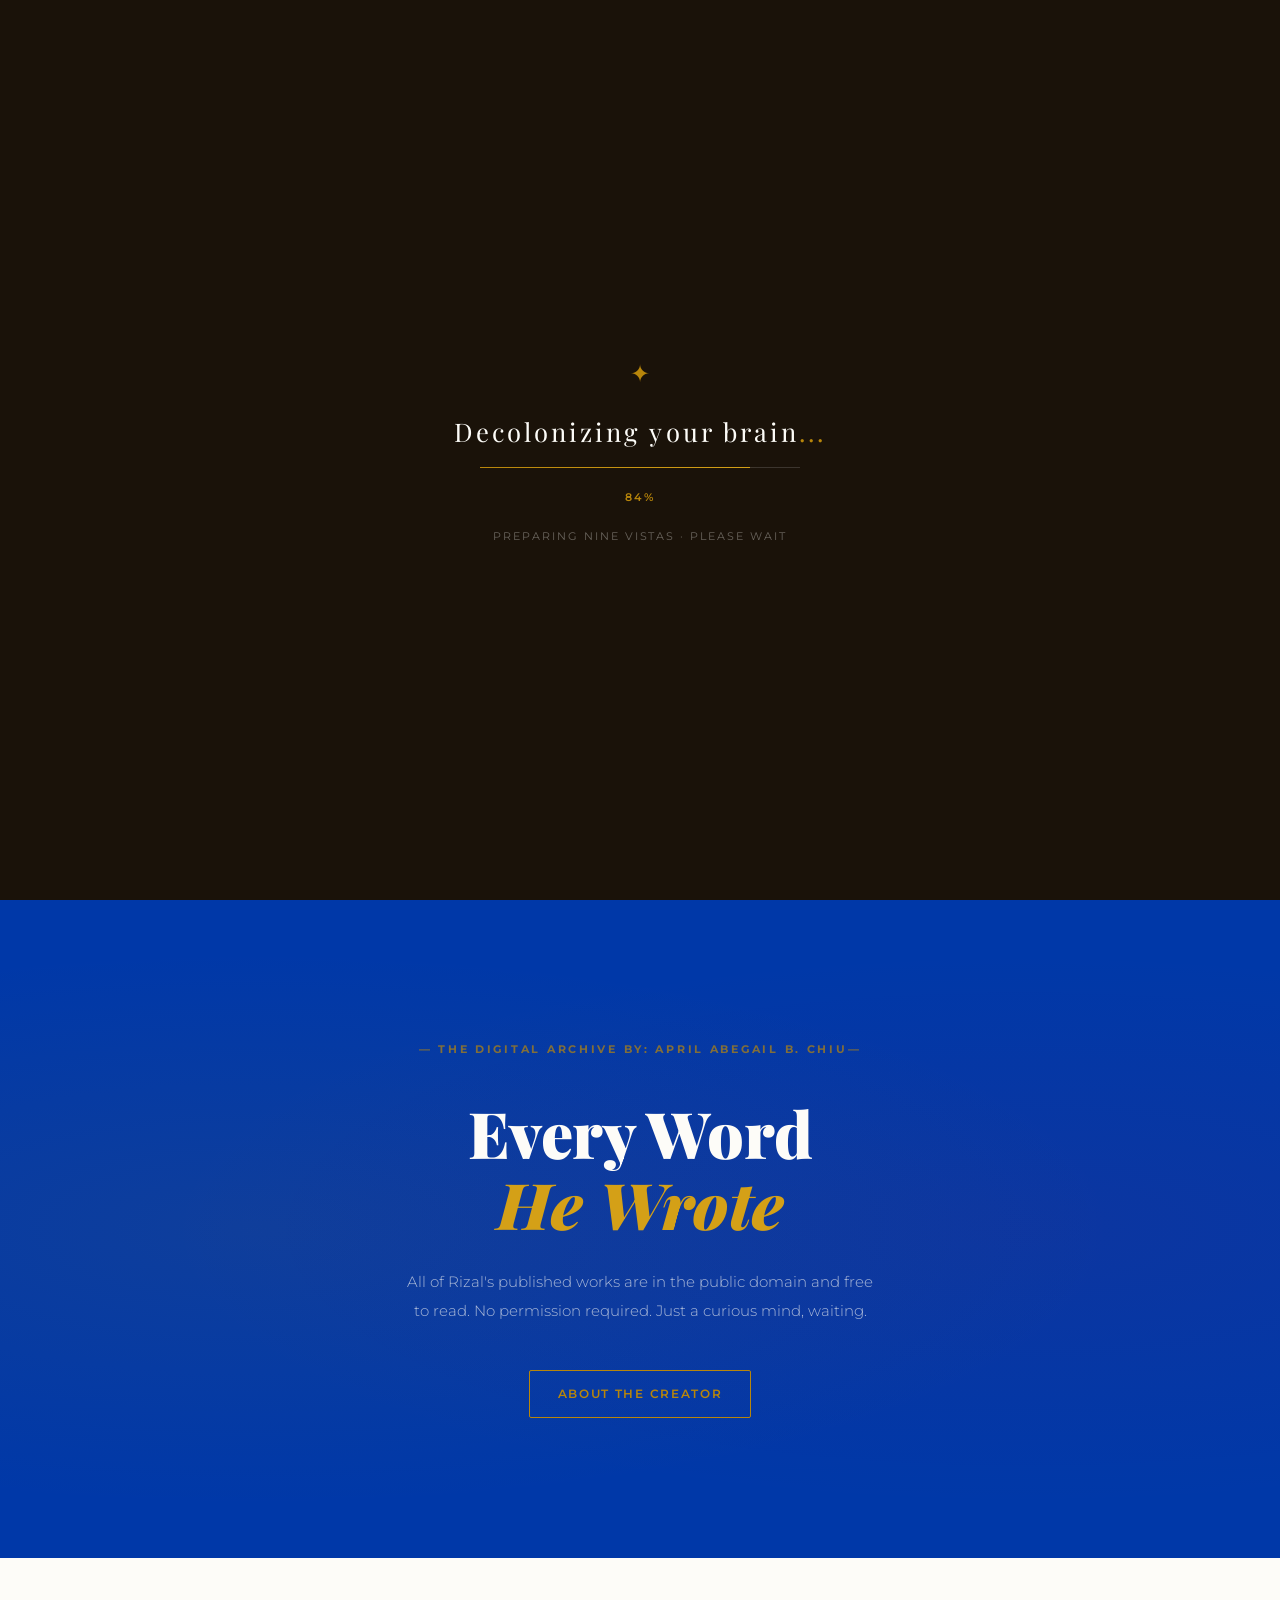
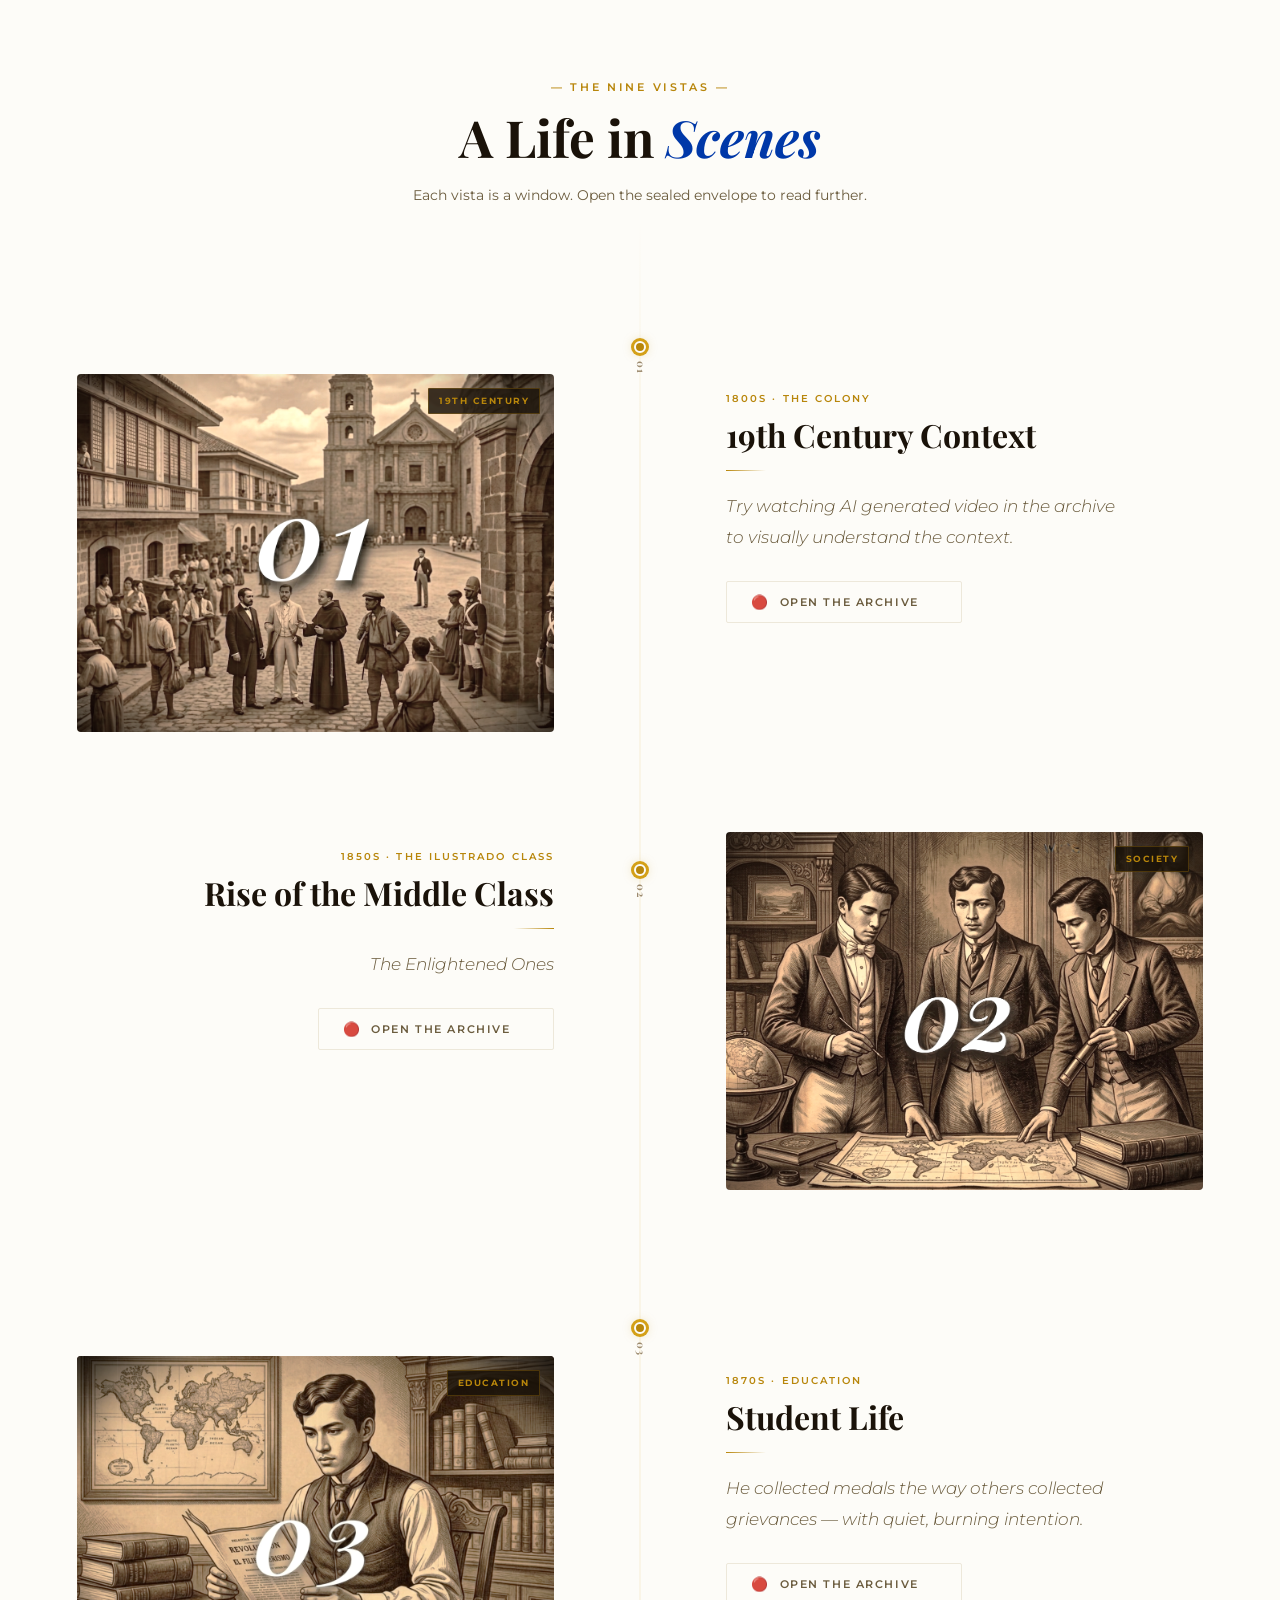
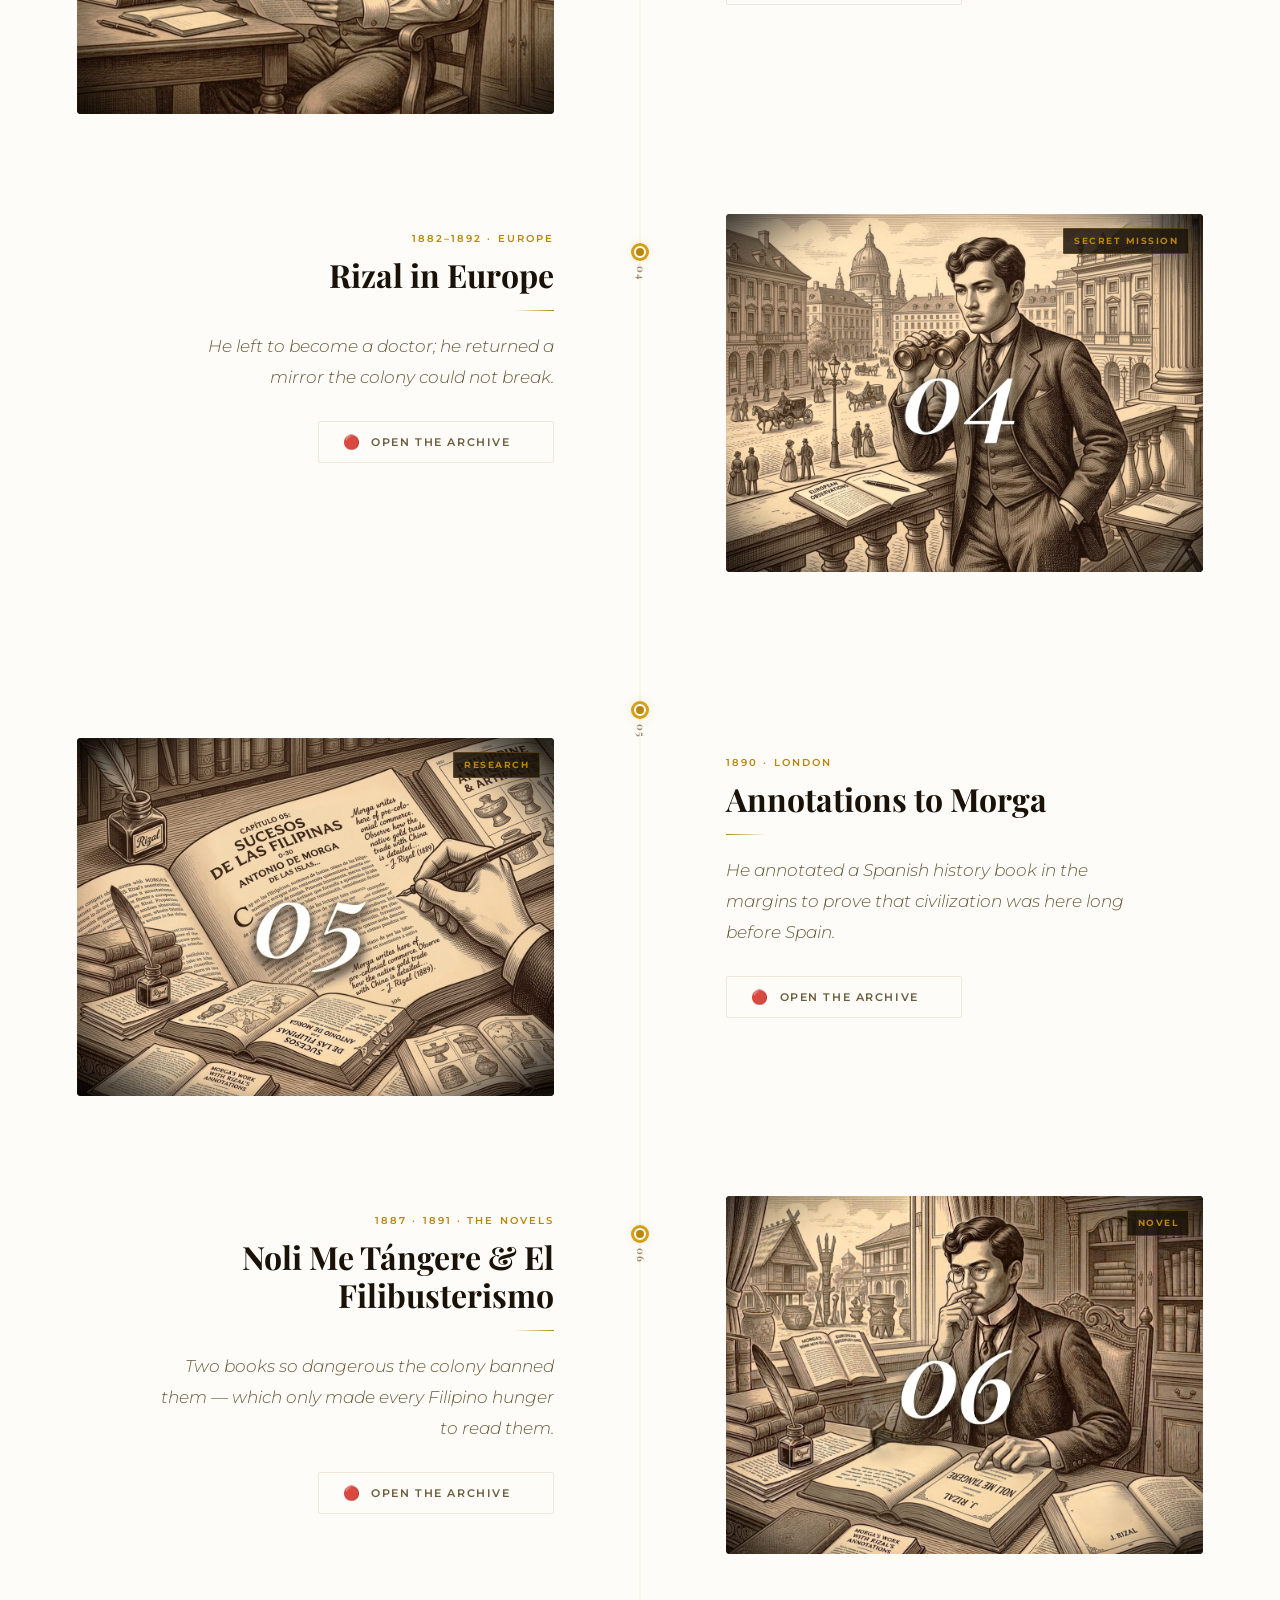
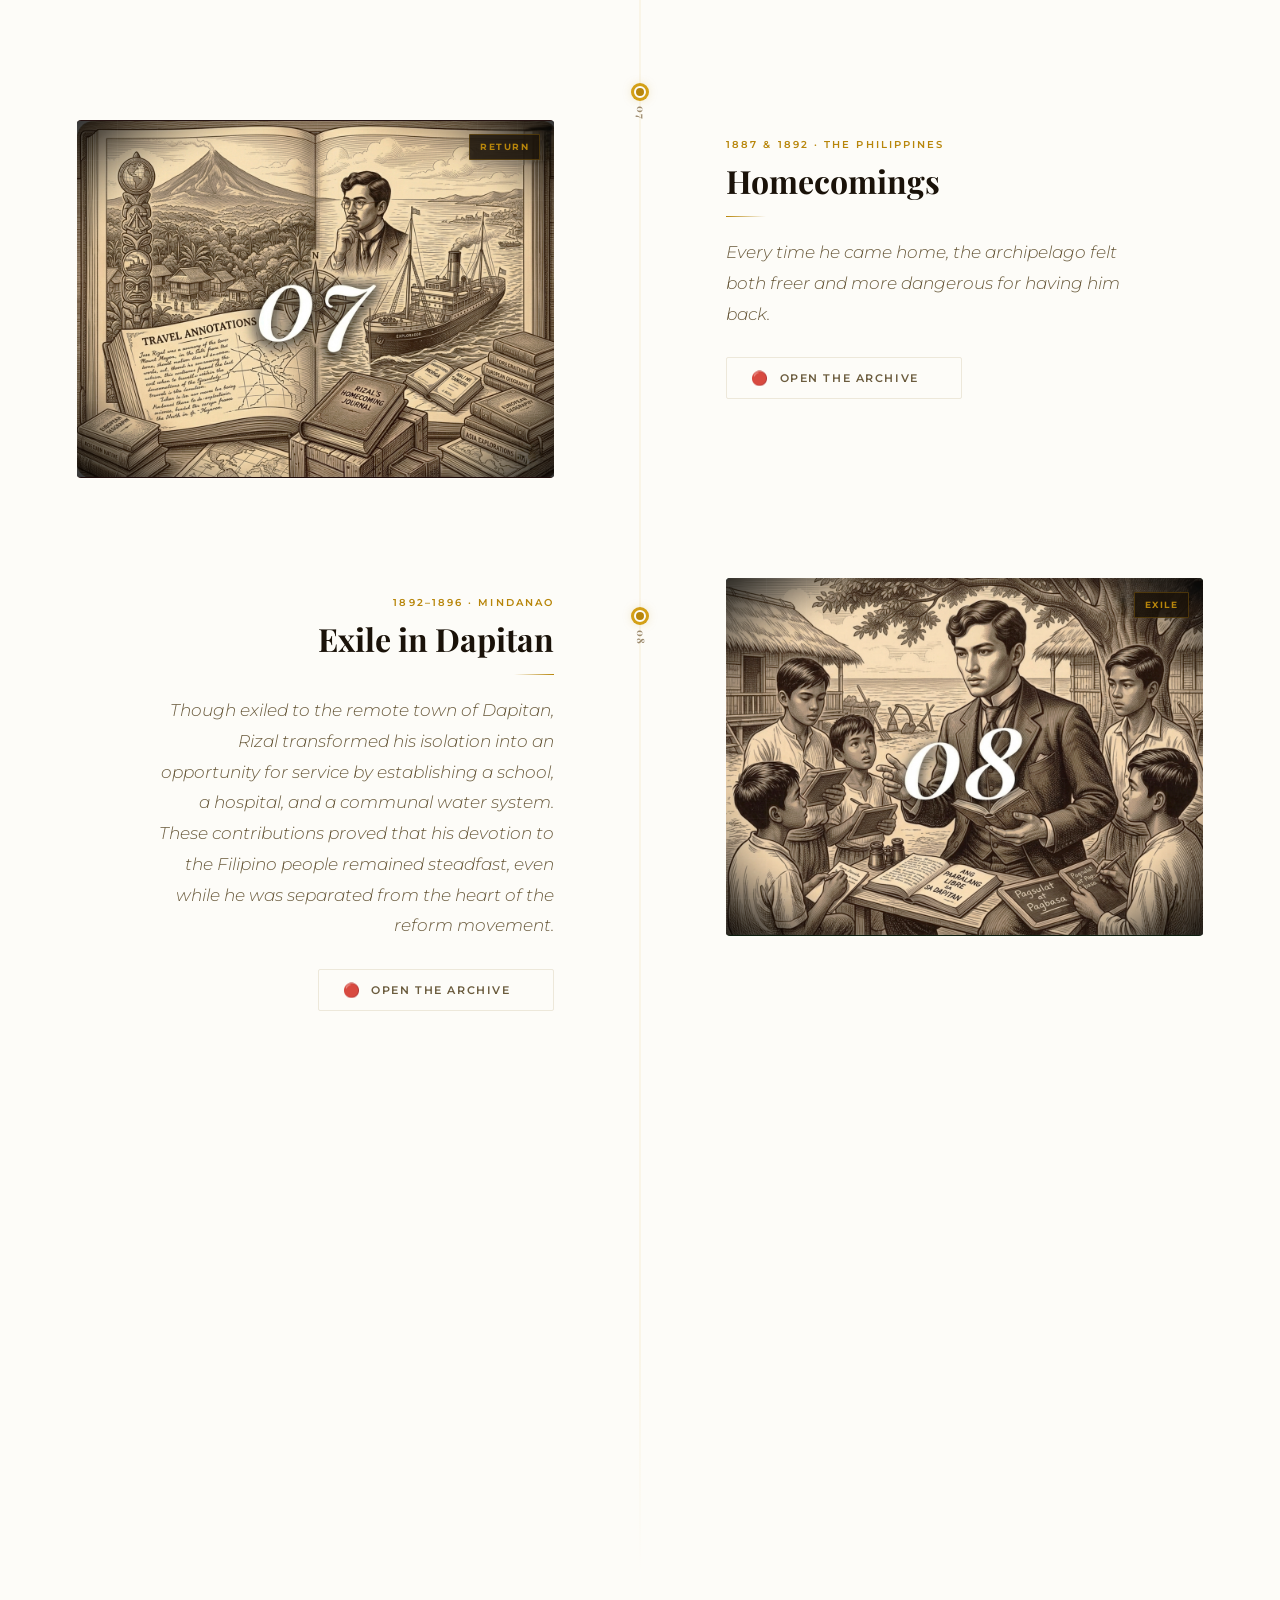
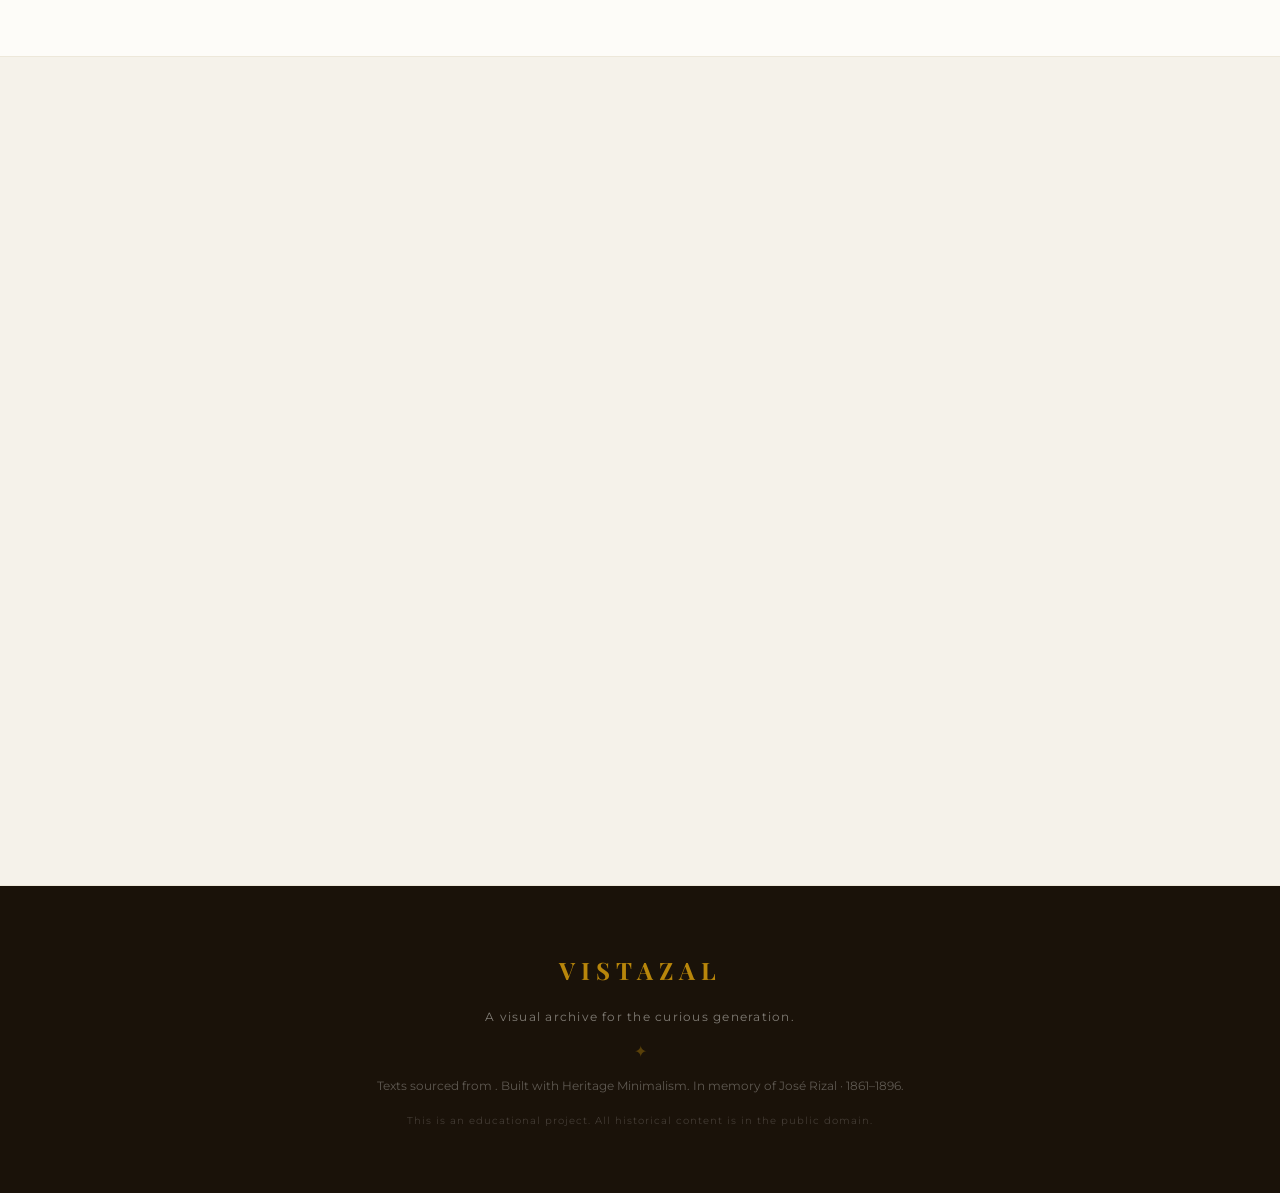
==== commit b7c7e263: "Updated images, added games, revised ui of game room main menu" ====
--- a/index.html
+++ b/index.html
@@ -84,12 +84,16 @@
   ══════════════════════════════════════════ -->
   <section id="archive" class="observe-fade">
     <div class="archive-inner">
-      <p class="section-eyebrow">— The Digital Archive —</p>
+      <p class="section-eyebrow"><strong>— The Digital Archive by: April Abegail B. Chiu—</strong></p>
       <h2 class="archive-title">Every Word<br /><em>He Wrote</em></h2>
       <p class="archive-desc">
         All of Rizal's published works are in the public domain and free to read.
         No permission required. Just a curious mind, waiting.
-        <!-- </p>
+      </p>
+      <a href="https://www.linkedin.com/in/abby-chiu-b5b8a6239/" target="_blank" rel="noopener" class="btn-ghost" style="margin-top: 16px;">
+        About the creator
+      </a>
+      <!--
       <a href="https://www.gutenberg.org/ebooks/author/5342" target="_blank" rel="noopener" class="btn-primary large">
         Visit the Gutenberg Archive →
       </a>
@@ -132,11 +136,11 @@
         <h3 class="vista-title">19th Century Context</h3>
         <div class="vista-divider"></div>
         <p class="vista-line">
-          A land owned by crosses, swords, and silence — where a name could be taken from you overnight.
+          Try watching AI generated video in the archive to visually understand the context.
         </p>
         <button class="wax-seal-btn" data-link="https://www.britannica.com/place/Philippines/The-19th-century"
           data-title="19th Century Philippines"
-          data-desc="Spain's three-century colonial grip on the Philippines created a rigid racial caste system enforced by the Church and Guardia Civil. Into this world, on June 19, 1861, José Protasio Rizal Mercado y Alonso Realonda was born in Calamba, Laguna."
+          data-desc="The 19th-century Philippines was defined by a rigid racial hierarchy and the combined authority of the Church and the military. It was within this environment of colonial tension that José Rizal was born in 1861, just as liberal ideas began to challenge Spain’s three-century rule."
           data-gutenberg="https://www.britannica.com/place/Philippines/The-19th-century"
           data-video="19thcentury.mp4">
           <span class="seal-wax">🔴</span>
@@ -168,7 +172,7 @@
         <h3 class="vista-title">Rise of the Middle Class</h3>
         <div class="vista-divider"></div>
         <p class="vista-line">
-          Wealth cracked the walls of the hacienda, and suddenly a Filipino could afford to think.
+          The Enlightened Ones
         </p>
         <button class="wax-seal-btn" data-link="https://sinaunangpanahon.com/the-rise-of-filipino-intellectuals-and-scholars-in-the-spanish-era/"
           data-title="Rise of the Middle Class"
@@ -242,7 +246,7 @@
           He left to become a doctor; he returned a mirror the colony could not break.
         </p>
         <button class="wax-seal-btn" data-link="https://rizal.raphaelmarco.com/travels" data-title="Rizal in Europe"
-          data-desc="In Madrid, Paris, Heidelberg, and London, Rizal studied medicine, ophthalmology, and the humanities. He mixed with reformists, read voraciously, and sharpened his pen into a weapon. His letters home became contraband; his ideas became revolution."
+          data-desc="In Madrid, Paris, Heidelberg, and London, Rizal studied medicine, ophthalmology, and the humanities. He mixed with reformists, read voraciously, and sharpened his pen into a weapon. His letters home became contraband;"
           data-gutenberg="https://rizal.raphaelmarco.com/travels">
           <span class="seal-wax">🔴</span>
           <span class="seal-label">Open the Archive</span>
@@ -346,9 +350,9 @@
         <p class="vista-line">
           Every time he came home, the archipelago felt both freer and more dangerous for having him back.
         </p>
-        <button class="wax-seal-btn" data-link="https://www.gutenberg.org/ebooks/6737" data-title="Homecomings"
+        <button class="wax-seal-btn" data-link="https://rizaltravels192641752.wordpress.com/2020/05/22/calamba-first-homecoming/" data-title="Homecomings"
           data-desc="Rizal's returns to the Philippines were tense affairs — celebrated by reformists and patriots, yet monitored closely by friars and the Guardia Civil. On his second homecoming in 1892, he was arrested and exiled to Dapitan within weeks of arriving."
-          data-gutenberg="https://www.gutenberg.org/ebooks/6737">
+          data-gutenberg="https://rizaltravels192641752.wordpress.com/2020/05/22/calamba-first-homecoming/">
           <span class="seal-wax">🔴</span>
           <span class="seal-label">Open the Archive</span>
           <span class="seal-arrow">→</span>
@@ -367,7 +371,7 @@
           <div class="vista-image vi-8">
             <div class="image-overlay-text">
               <span>1892–1896</span>
-              <span>Dapitan · Mindanao</span>
+              <span>Dapitan ·</span>
             </div>
           </div>
           <div class="vista-tag">Exile</div>
@@ -378,11 +382,11 @@
         <h3 class="vista-title">Exile in Dapitan</h3>
         <div class="vista-divider"></div>
         <p class="vista-line">
-          Spain sent him to the edge of the map; he built a school, a hospital, and a water system there anyway.
-        </p>
-        <button class="wax-seal-btn" data-link="https://www.gutenberg.org/ebooks/6737" data-title="Exile in Dapitan"
+          Though exiled to the remote town of Dapitan, Rizal transformed his isolation into an opportunity for service by establishing a school, a hospital, and a communal water system. These contributions proved that his devotion to the Filipino people remained steadfast, even while he was separated from the heart of the reform movement.
+        </p>
+        <button class="wax-seal-btn" data-link="https://www.joserizal.com/life/rizal-in-dapitan/" data-title="Exile in Dapitan"
           data-desc="Four years of exile in Dapitan, Mindanao became Rizal's laboratory of nation-building. He practiced medicine for the poor, built infrastructure from memory and local materials, taught children, sculpted, painted, and fell in love with Josephine Bracken."
-          data-gutenberg="https://www.gutenberg.org/ebooks/6737">
+          data-gutenberg="https://www.joserizal.com/life/rizal-in-dapitan/">
           <span class="seal-wax">🔴</span>
           <span class="seal-label">Open the Archive</span>
           <span class="seal-arrow">→</span>
@@ -412,13 +416,12 @@
         <h3 class="vista-title">"Education Gives Luster<br />to the Motherland"</h3>
         <div class="vista-divider"></div>
         <p class="vista-line">
-          He wrote his final poem the night before they shot him, folded it into a small oil lamp, and hid it in his
-          shoe.
-        </p>
-        <button class="wax-seal-btn" data-link="https://www.gutenberg.org/ebooks/6737"
-          data-title="Mi Último Adiós — My Last Farewell"
-          data-desc="Written in secret the night before his execution at Bagumbayan on December 30, 1896, 'Mi Último Adiós' is one of the most moving poems in Philippine history. It was not given a title by Rizal himself — the title was added by his friends after his death."
-          data-gutenberg="https://www.gutenberg.org/ebooks/6737">
+          For the young Rizal, an educated man is a better man, and a nation of better men is a nation that cannot be easily oppressed or enslaved.
+        </p>
+        <button class="wax-seal-btn" data-link="https://allpoetry.com/Education-Gives-Luster-to-Motherland"
+          data-title="Education Gives Luster to the Motherland"
+          data-desc="Rizal shifts the focus from just being smart to being good. He describes education as a cooling river that nourishes the flowers of virtue. He believes that learning tames our wilder instincts and plants the seeds of morality and sacrifice. For the young Rizal, an educated man is a better man, and a nation of better men is a nation that cannot be easily oppressed or enslaved."
+          data-gutenberg="https://allpoetry.com/Education-Gives-Luster-to-Motherland">
           <span class="seal-wax">🔴</span>
           <span class="seal-label">Open the Archive</span>
           <span class="seal-arrow">→</span>
@@ -436,14 +439,13 @@
       <p class="section-eyebrow">— Interactive —</p>
       <h2 class="section-title">Test Your <em>Knowledge</em></h2>
       <p class="section-desc">
-        Four games. One Hero. How well do you really know the man behind the martyrdom?
+        Two games. One Hero. How well do you really know the man behind the martyrdom?
       </p>
     </div>
 
     <div class="games-preview observe-fade">
 
       <div class="game-preview-card">
-        <div class="gpc-icon">🏛️</div>
         <div class="gpc-num">01</div>
         <h3 class="gpc-title">Trivia Quiz</h3>
         <p class="gpc-desc">10 questions. Mixed difficulty. A historical fact appears after every answer — right or
@@ -452,35 +454,18 @@
       </div>
 
       <div class="game-preview-card">
-        <div class="gpc-icon">🔗</div>
+       
         <div class="gpc-num">02</div>
-        <h3 class="gpc-title">Match the Pairs</h3>
-        <p class="gpc-desc">Connect Rizal's works and events to their correct descriptions before the mistakes add up.
-        </p>
-        <div class="gpc-tag">8 Pairs</div>
-      </div>
-
-      <div class="game-preview-card">
-        <div class="gpc-icon">✍️</div>
-        <div class="gpc-num">03</div>
         <h3 class="gpc-title">Fill in the Blanks</h3>
         <p class="gpc-desc">Eight sentences about Rizal's life with missing words. Pick from the word bank to complete
           each one.</p>
         <div class="gpc-tag">8 Sentences</div>
       </div>
 
-      <div class="game-preview-card">
-        <div class="gpc-icon">📜</div>
-        <div class="gpc-num">04</div>
-        <h3 class="gpc-title">Timeline Order</h3>
-        <p class="gpc-desc">Drag and drop 10 events from Rizal's life into the correct chronological order.</p>
-        <div class="gpc-tag">10 Events</div>
-      </div>
-
     </div>
 
     <div class="games-cta observe-fade">
-      <a href="games.html" class="btn-primary large">Enter the Games Room →</a>
+      <a href="games.html" class="btn-primary large btn-games">Enter the Games Room →</a>
       <p class="games-cta-note">Opens in the same tab · No account needed · Completely free</p>
     </div>
   </section>
--- a/style.css
+++ b/style.css
@@ -544,25 +544,41 @@
   font-size: 0.8rem;
 }
 
+.btn-games {
+  background: var(--navy) !important;
+  color: var(--parchment) !important;
+  border: 2px solid var(--navy) !important;
+}
+
+.btn-games:hover {
+  background: var(--navy-dark) !important;
+  border-color: var(--navy-dark) !important;
+  transform: translateY(-2px);
+  box-shadow: 0 8px 24px rgba(0, 32, 112, 0.4);
+}
+
 .btn-ghost {
   display: inline-flex;
   align-items: center;
   gap: 8px;
   padding: 13px 28px;
-  border: 1px solid var(--parchment-3);
-  color: var(--ink-soft);
+  border: 1px solid var(--gold);
+  color: var(--gold);
   font-size: 0.75rem;
   font-weight: 600;
   letter-spacing: 0.14em;
   text-transform: uppercase;
   border-radius: 2px;
+  background: transparent;
   transition: border-color 0.3s, color 0.3s, background 0.3s;
 }
 
 .btn-ghost:hover {
   border-color: var(--gold);
   color: var(--gold);
-  background: var(--gold-pale);
+  background: rgba(212, 160, 23, 0.15); /* light gold tint */
+  transform: translateY(-1px);
+  box-shadow: 0 6px 14px rgba(181, 133, 22, 0.25);
 }
 
 .hero-meta {
@@ -1005,15 +1021,27 @@
 }
 
 .vi-7 {
-  background: linear-gradient(145deg, #200d0d 0%, #4a1515 55%, #8b2020 100%);
+  background-image: url('vista-07.png');
+  background-size: contain;
+  background-position: center;
+  background-repeat: no-repeat;
+  background-color: #200d0d;
 }
 
 .vi-8 {
-  background: linear-gradient(145deg, #0d1f10 0%, #0d3d1c 55%, #1a6b35 100%);
+  background-image: url('vista-08.png');
+  background-size: contain;
+  background-position: center;
+  background-repeat: no-repeat;
+  background-color: #0d1f10;
 }
 
 .vi-9 {
-  background: linear-gradient(145deg, #1a1005 0%, #B8860B 55%, #d4a020 100%);
+  background-image: url('vista-09.png');
+  background-size: contain;
+  background-position: center;
+  background-repeat: no-repeat;
+  background-color: #1a1005;
 }
 
 .image-overlay-text {
@@ -1399,13 +1427,14 @@
   border-bottom: 1px solid var(--parchment-3);
 }
 
-/* ── 4-card preview grid ── */
+/* ── 2-card preview grid ── */
 .games-preview {
   display: grid;
-  grid-template-columns: repeat(4, 1fr);
+  grid-template-columns: repeat(2, 1fr);
   gap: 20px;
-  max-width: 1100px;
+  max-width: 700px;
   margin: 0 auto 56px;
+  justify-content: center;
 }
 
 .game-preview-card {
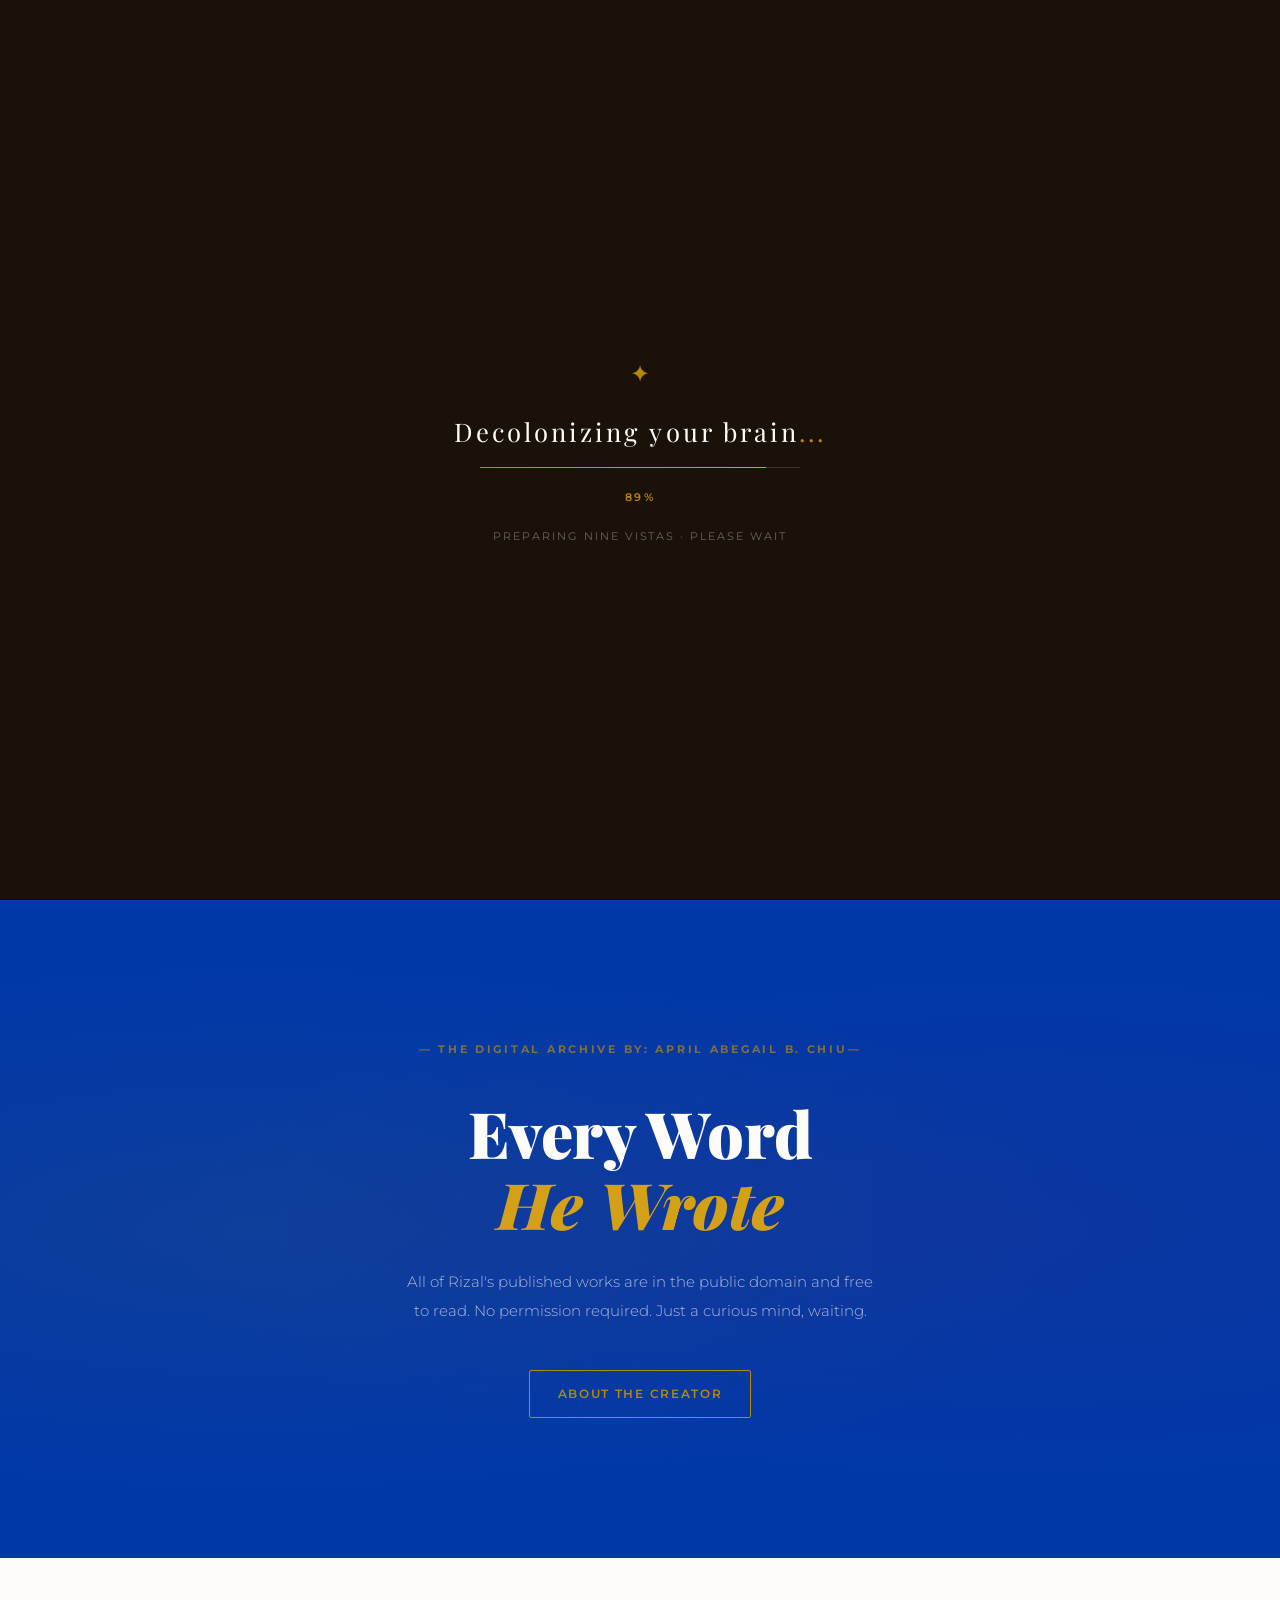
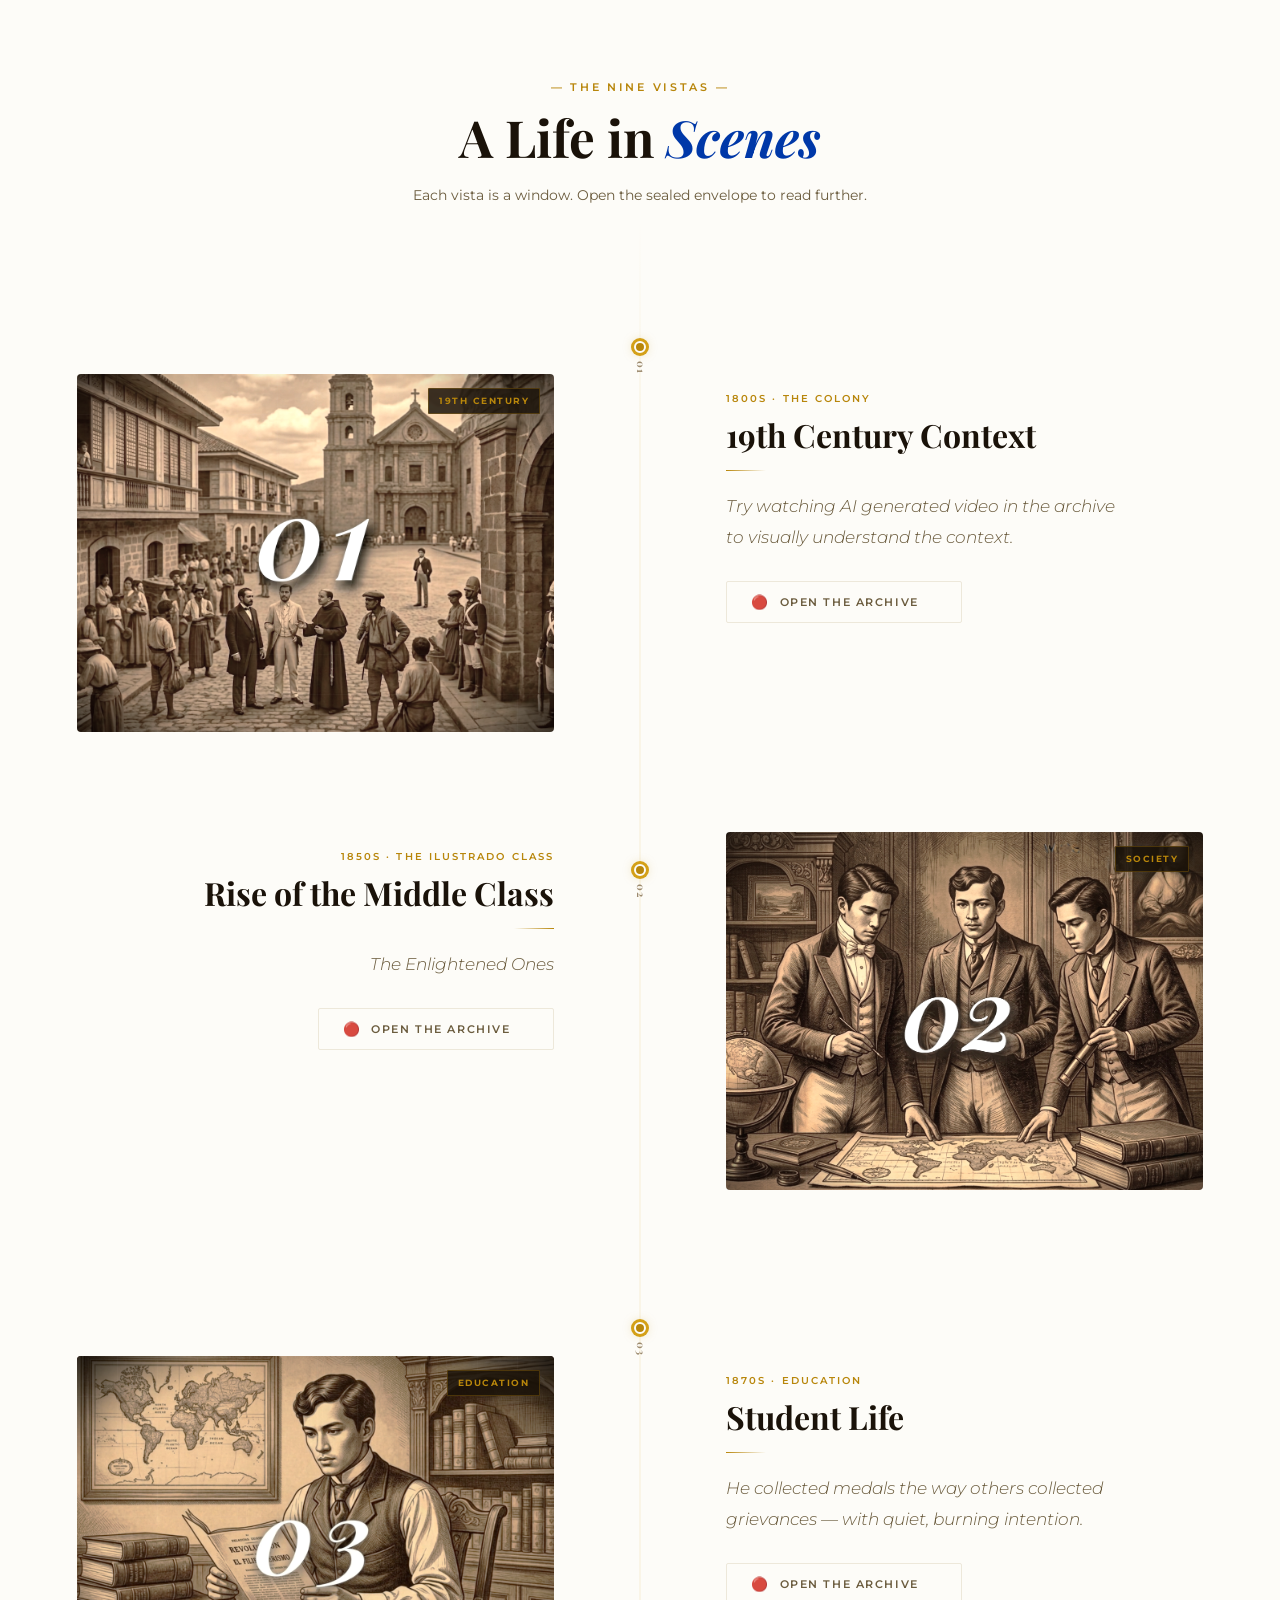
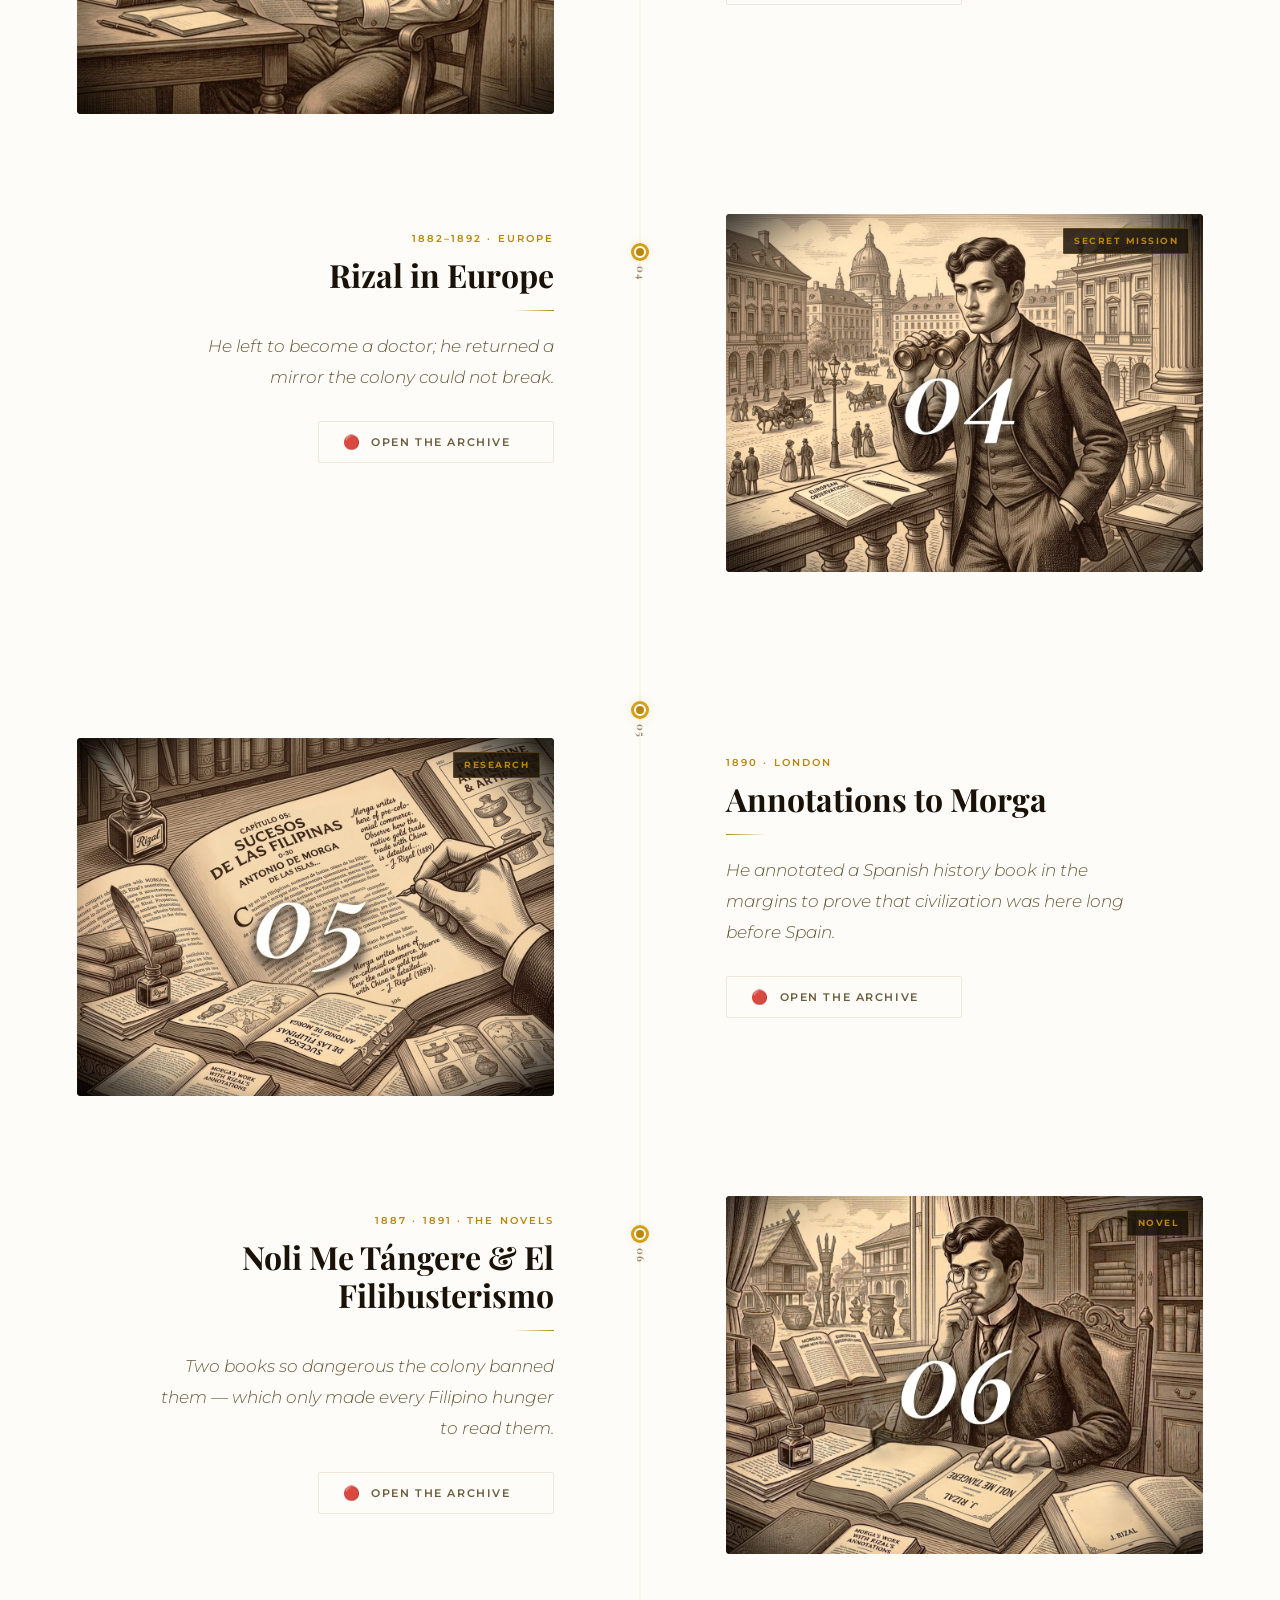
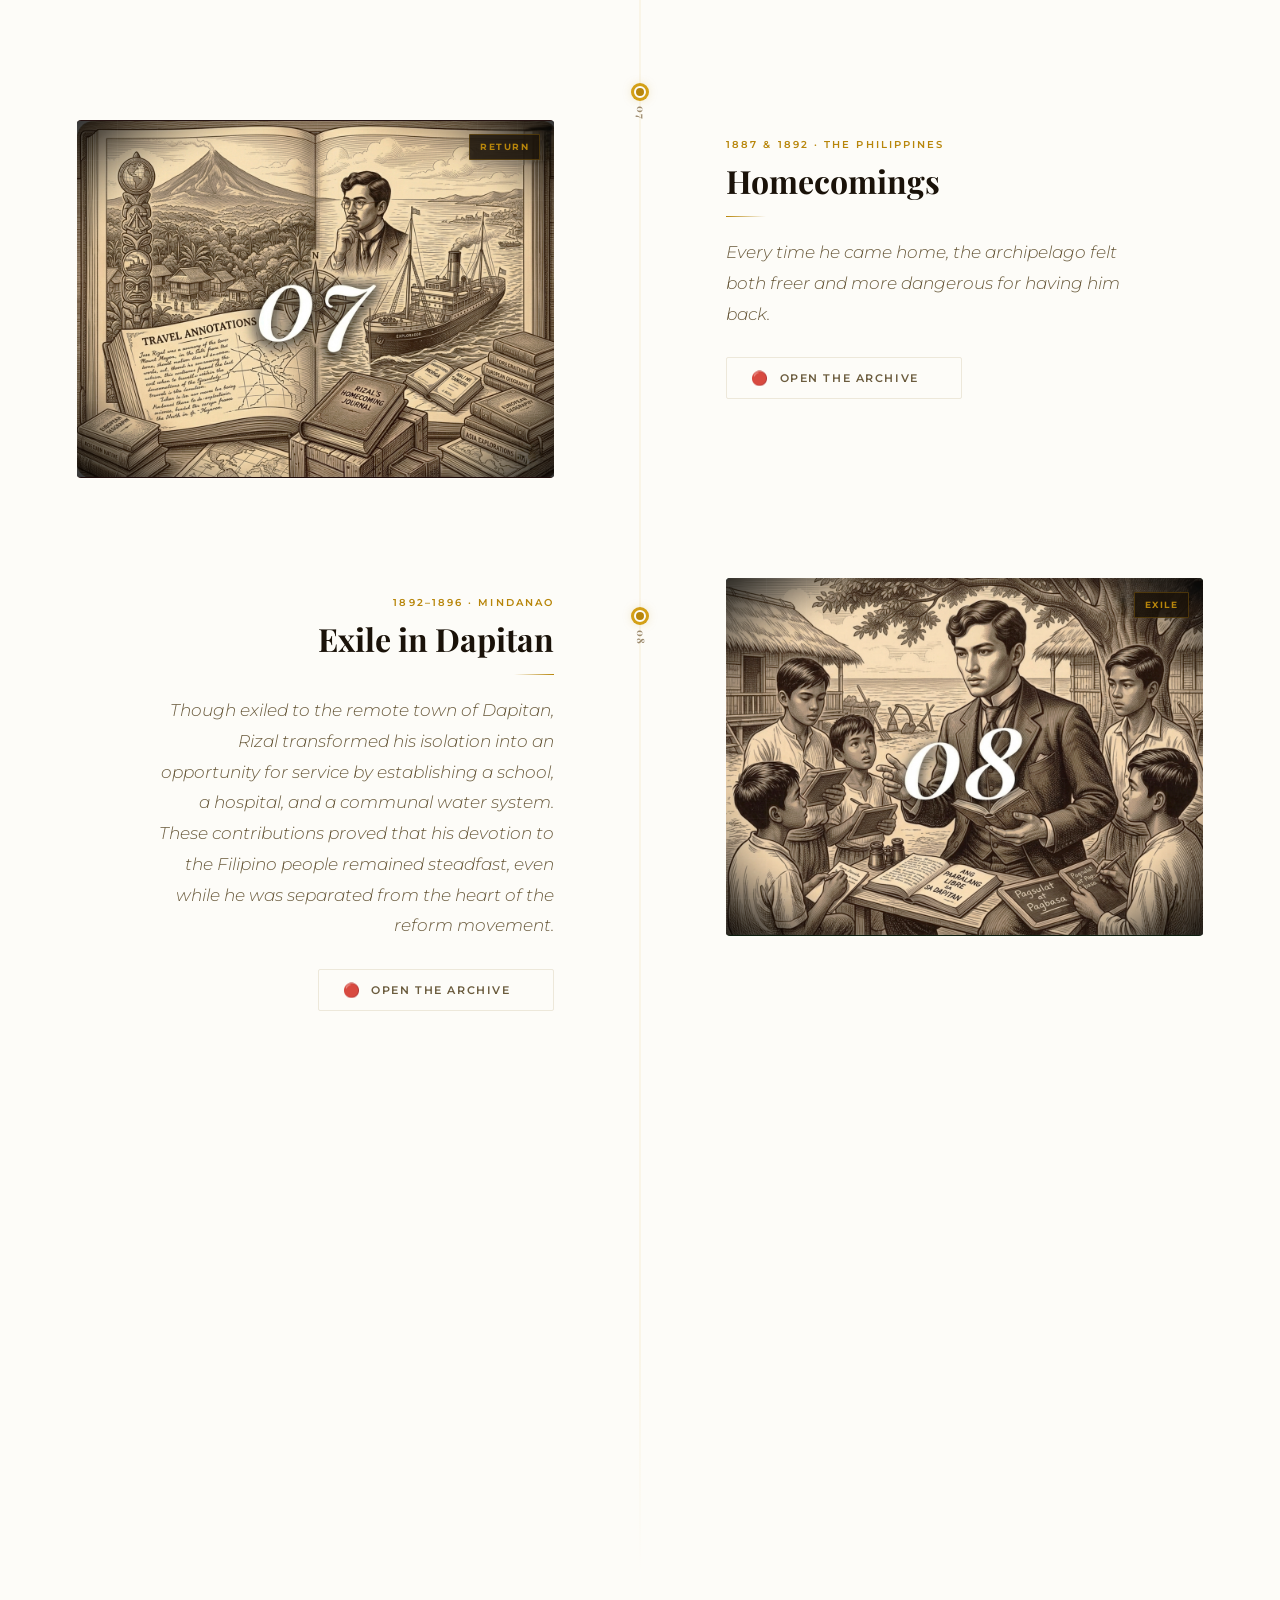
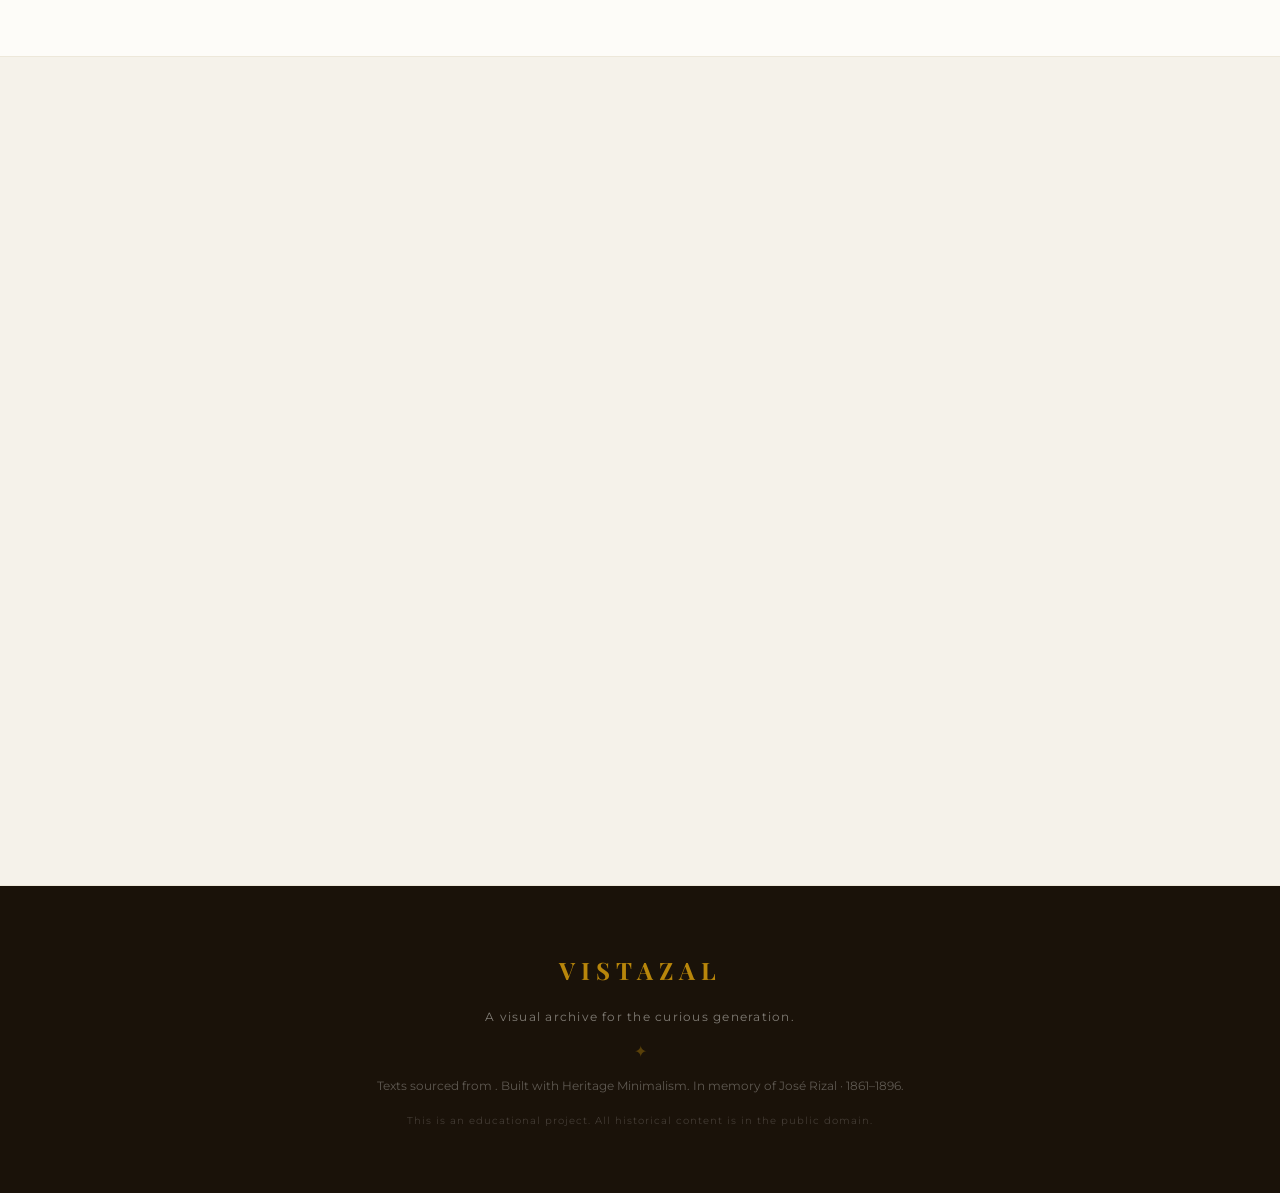
==== commit 11ced776: "refactor: replace local video files with YouTube embeds and update Git LFS configuration" ====
--- a/index.html
+++ b/index.html
@@ -62,10 +62,15 @@
        HERO SECTION
   ══════════════════════════════════════════ -->
   <section id="hero">
-    <video autoplay muted loop playsinline class="hero-video-bg">
-      <source src="hero-vi.mp4" type="video/mp4">
-      Your browser does not support the video tag.
-    </video>
+    <iframe
+      class="hero-video-bg"
+      src="https://www.youtube.com/embed/qmnvlq6YYjA?autoplay=1&mute=1&loop=1&controls=0&playlist=qmnvlq6YYjA&rel=0&modestbranding=1&iv_load_policy=3&disablekb=1&playsinline=1"
+      allow="autoplay; encrypted-media"
+      frameborder="0"
+      aria-hidden="true"
+      tabindex="-1"
+      title="Background video">
+    </iframe>
     <div class="hero-bg-texture"></div>
 
     <div class="hero-content">
@@ -140,9 +145,9 @@
         </p>
         <button class="wax-seal-btn" data-link="https://www.britannica.com/place/Philippines/The-19th-century"
           data-title="19th Century Philippines"
-          data-desc="The 19th-century Philippines was defined by a rigid racial hierarchy and the combined authority of the Church and the military. It was within this environment of colonial tension that José Rizal was born in 1861, just as liberal ideas began to challenge Spain’s three-century rule."
+          data-desc="The 19th-century Philippines was defined by a rigid racial hierarchy and the combined authority of the Church and the military. It was within this environment of colonial tension that José Rizal was born in 1861, just as liberal ideas began to challenge Spain's three-century rule."
           data-gutenberg="https://www.britannica.com/place/Philippines/The-19th-century"
-          data-video="19thcentury.mp4">
+          data-video="https://drive.google.com/file/d/1yqR1sjweDZ9WJE2TBTyn6q-t-Hb1bBDZ/preview">
           <span class="seal-wax">🔴</span>
           <span class="seal-label">Open the Archive</span>
           <span class="seal-arrow">→</span>
@@ -506,18 +511,10 @@
         <span class="link-arrow">↗</span>
       </a>
       <a href="#" class="modal-video-link" id="modalVideoLink" target="_blank" rel="noopener" style="display:none;">
-        <span class="modal-video-icon"></span>
-        <span>Watch AI Video on External Site</span>
+        <span class="modal-video-icon">▶</span>
+        <span>Watch AI Video (Google Drive)</span>
         <span class="link-arrow">↗</span>
       </a>
-      <!-- Inline video player (hidden until toggled) -->
-      <div class="modal-video-wrap" id="modalVideoWrap" style="display:none;">
-        <video id="modalVideo" controls playsinline>
-          <source id="modalVideoSrc" src="" type="video/mp4" />
-          Your browser does not support the video tag.
-        </video>
-        <p class="modal-video-credit">Generated with NotebookLM · AI-powered overview</p>
-      </div>
       <p class="modal-footnote">Free to read · Public domain · No account required</p>
     </div>
   </div>
--- a/style.css
+++ b/style.css
@@ -397,13 +397,19 @@
 
 .hero-video-bg {
   position: absolute;
-  top: 0;
-  left: 0;
+  top: 50%;
+  left: 50%;
+  /* Make iframe larger than viewport so YouTube's top/bottom bars are hidden off-screen */
   width: 100%;
   height: 100%;
-  object-fit: cover;
+  /* Scale up to cover and push YouTube UI out of view */
+  min-width: 110%;
+  min-height: 110%;
+  transform: translate(-50%, -50%) scale(1.5);
   z-index: 1;
   pointer-events: none;
+  border: none;
+  opacity: 95;
 }
 
 .hero-bg-texture {
@@ -414,17 +420,6 @@
     radial-gradient(circle at 85% 20%, rgba(0, 56, 168, 0.04) 0%, transparent 50%);
   pointer-events: none;
   z-index: 2;
-}
-
-.hero-content {
-  grid-column: 1;
-  grid-row: 1;
-  display: flex;
-  flex-direction: column;
-  gap: 32px;
-  z-index: 3;
-  text-align: left;
-  max-width: 600px;
 }
 
 .hero-eyebrow {
@@ -477,14 +472,14 @@
   color: var(--white);
   font-size: 1.1em;
   font-weight: 700;
-  text-shadow: 1px 1px 3px rgba(0,0,0,0.6);
+  text-shadow: 1px 1px 3px rgba(0, 0, 0, 0.6);
 }
 
 .title-name {
   color: var(--gold);
   font-size: clamp(2.2rem, 5vw, 4rem);
   font-weight: 900;
-  text-shadow: 2px 2px 6px rgba(0,0,0,0.75);
+  text-shadow: 2px 2px 6px rgba(0, 0, 0, 0.75);
 }
 
 .hero-subtitle {
@@ -524,7 +519,7 @@
   background: rgba(255, 255, 255, 0.25);
   color: var(--white);
   border: 1px solid rgba(255, 255, 255, 0.6);
-  text-shadow: 1px 1px 3px rgba(0,0,0,0.5);
+  text-shadow: 1px 1px 3px rgba(0, 0, 0, 0.5);
 }
 
 .btn-hero:hover {
@@ -576,7 +571,8 @@
 .btn-ghost:hover {
   border-color: var(--gold);
   color: var(--gold);
-  background: rgba(212, 160, 23, 0.15); /* light gold tint */
+  background: rgba(212, 160, 23, 0.15);
+  /* light gold tint */
   transform: translateY(-1px);
   box-shadow: 0 6px 14px rgba(181, 133, 22, 0.25);
 }
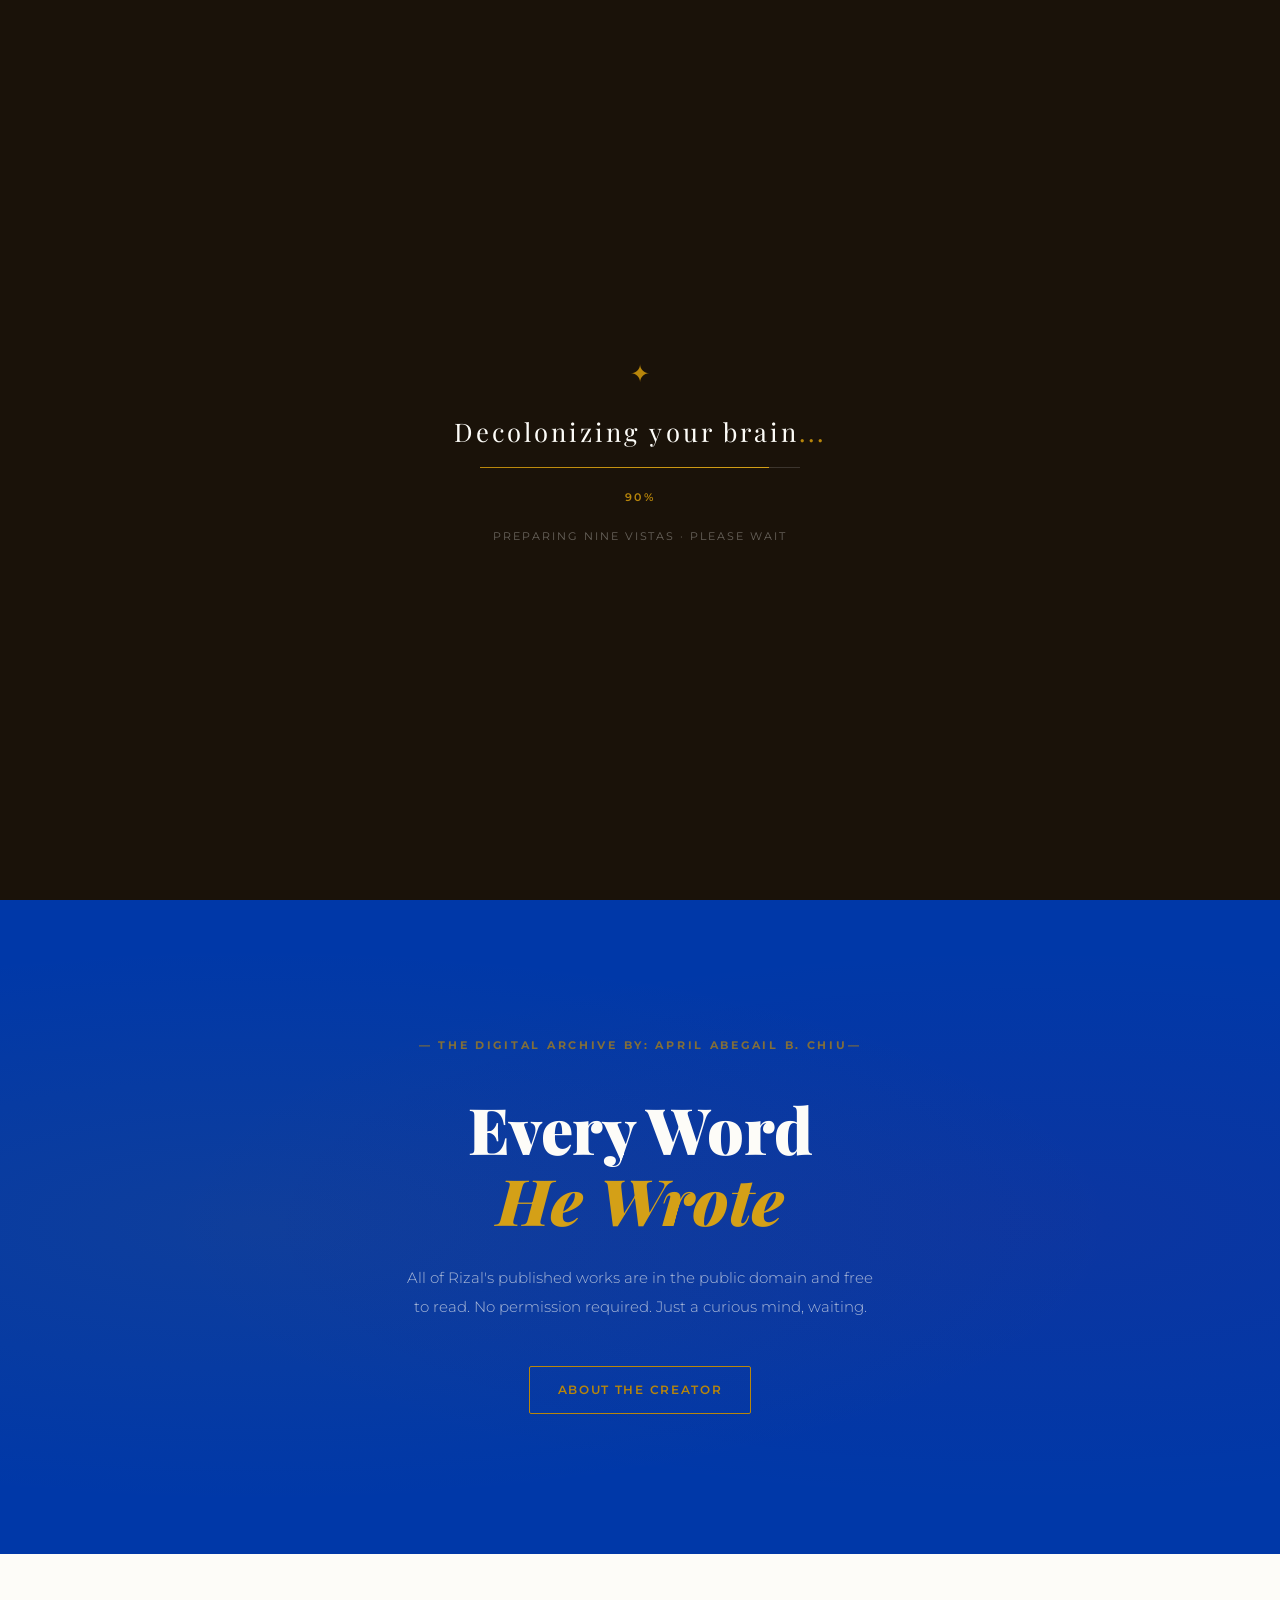
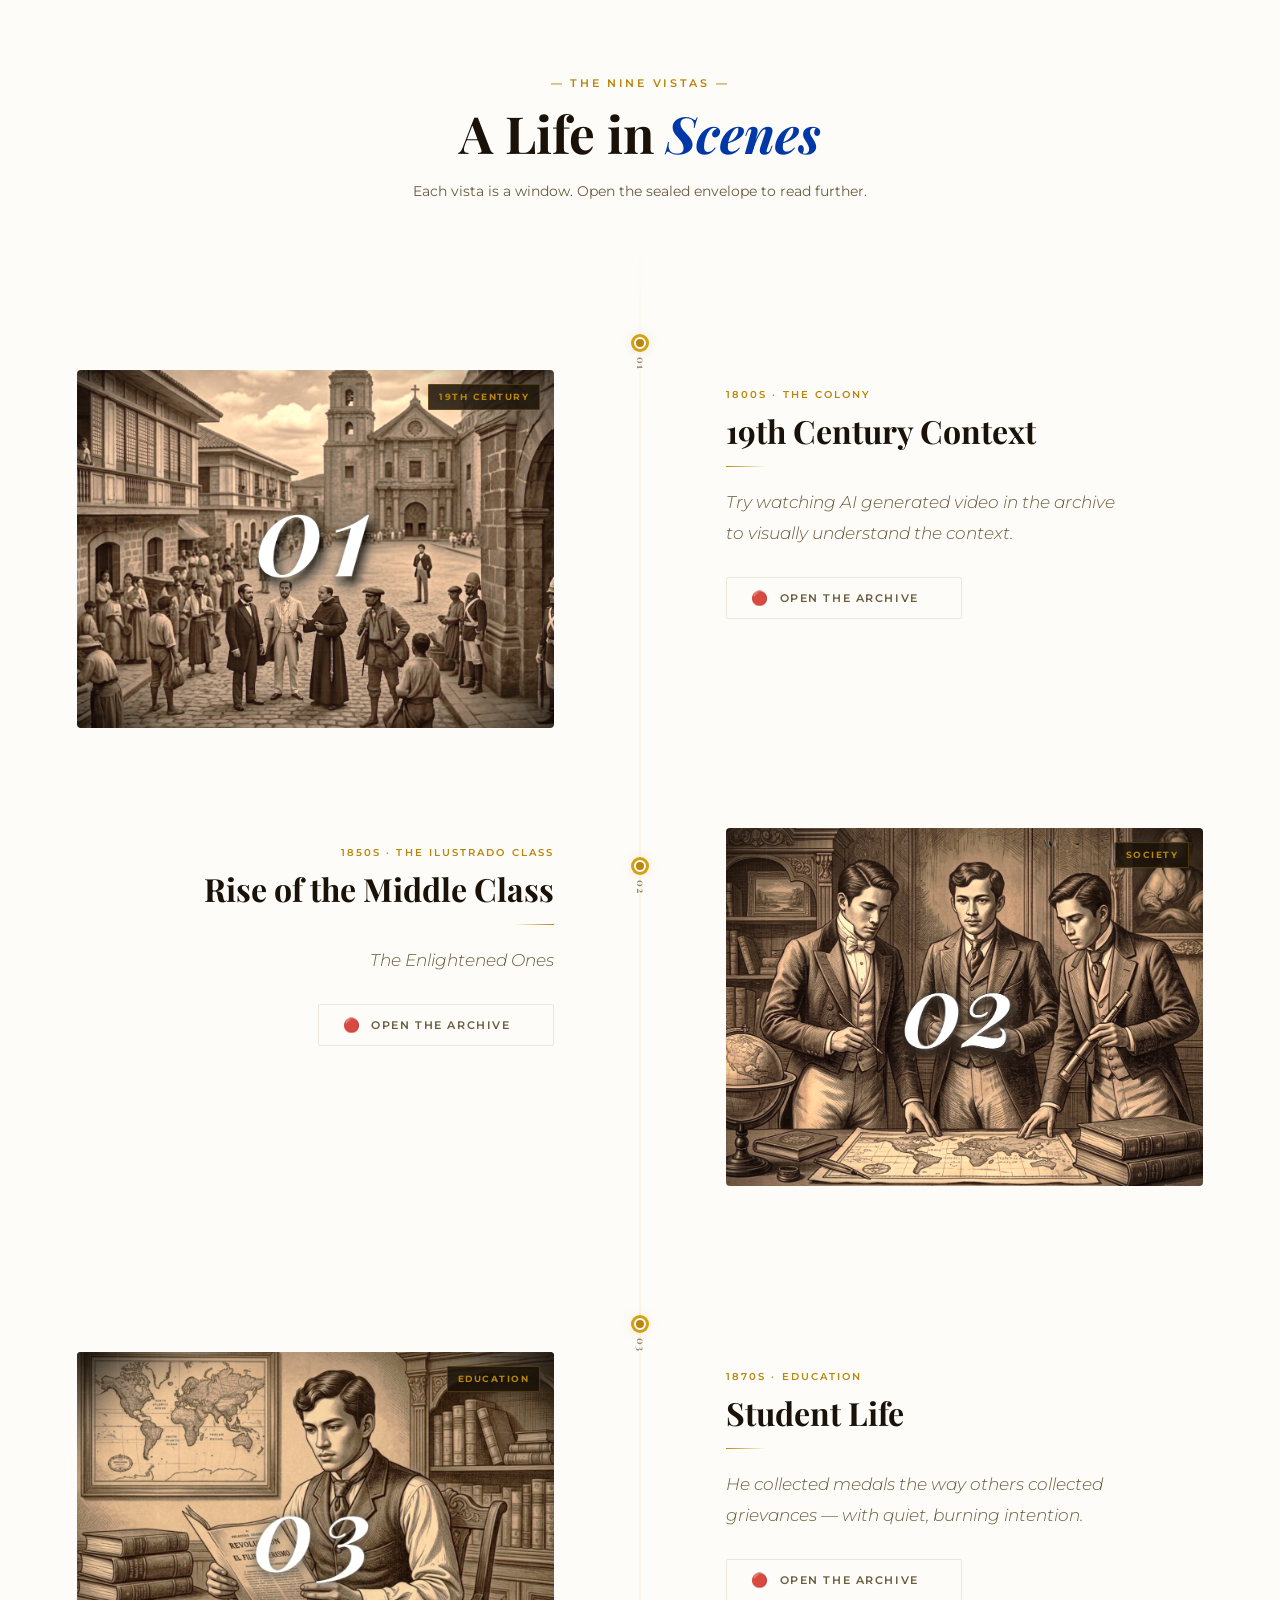
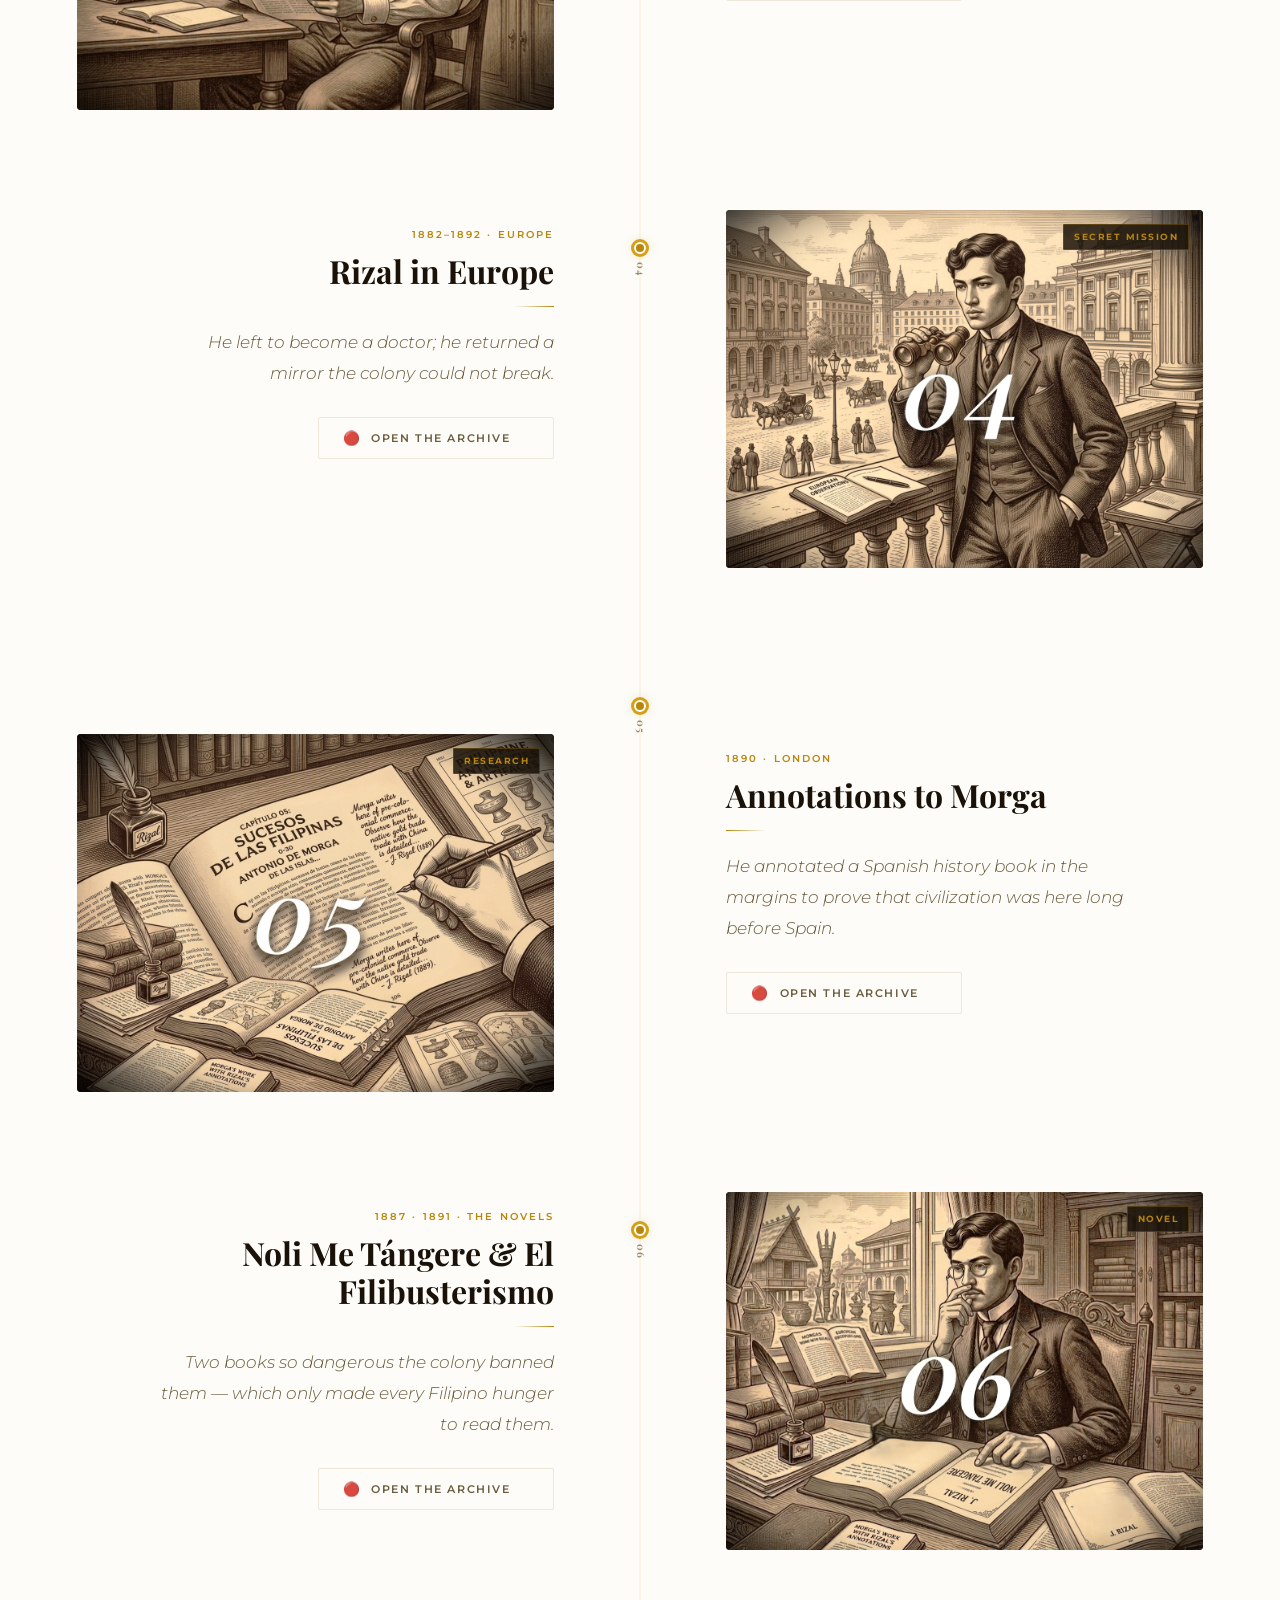
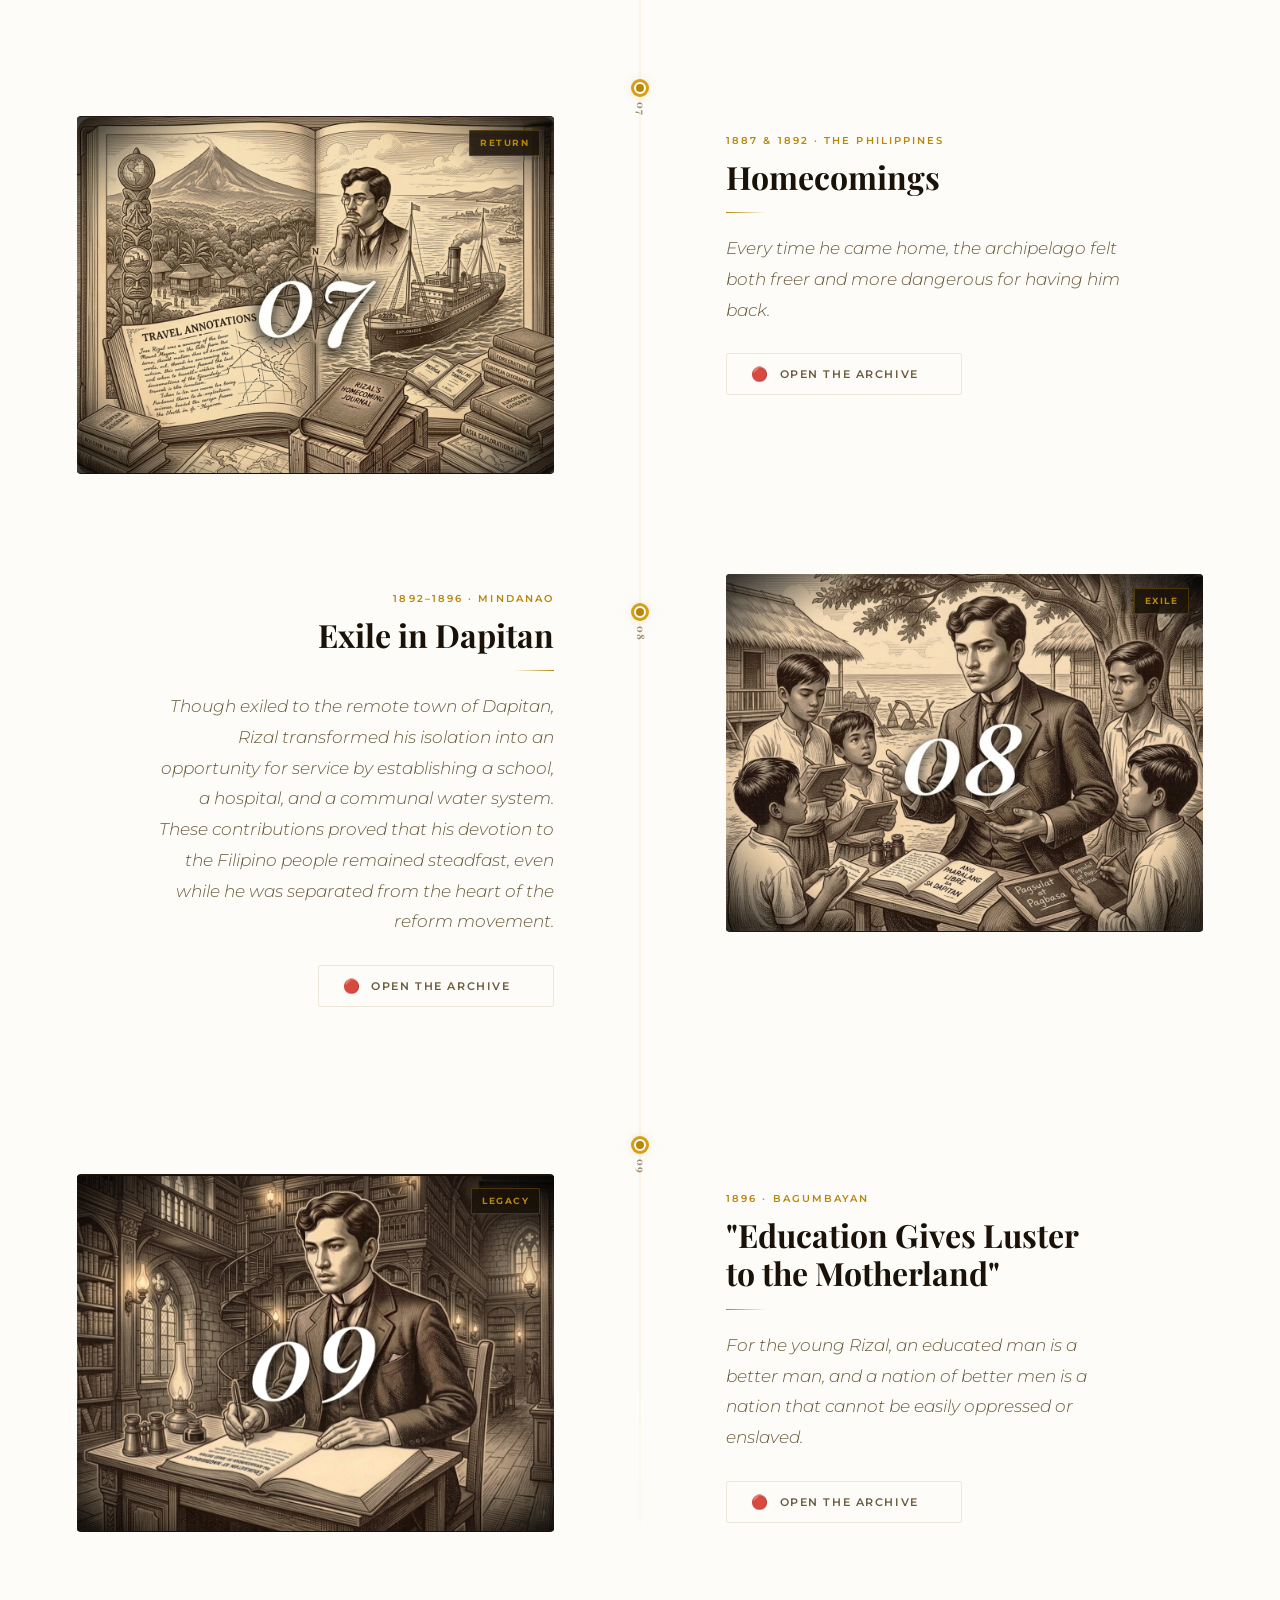
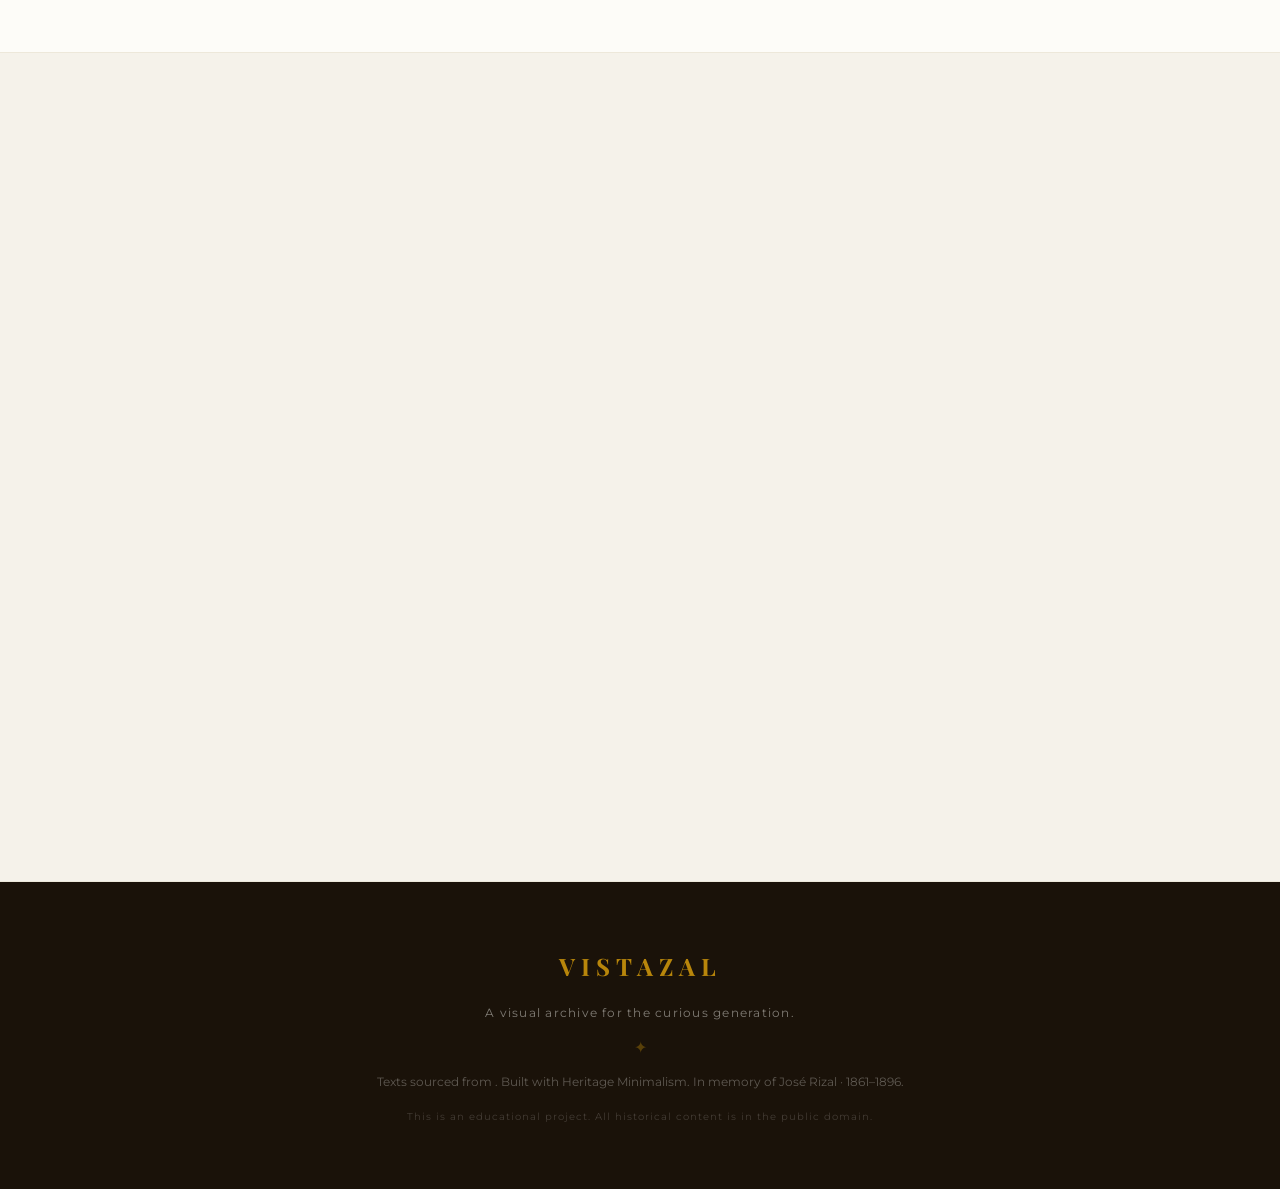
==== commit 996a9b73: "updated iframe for index and games html" ====
--- a/index.html
+++ b/index.html
@@ -63,14 +63,14 @@
   ══════════════════════════════════════════ -->
   <section id="hero">
     <iframe
-      class="hero-video-bg"
-      src="https://www.youtube.com/embed/qmnvlq6YYjA?autoplay=1&mute=1&loop=1&controls=0&playlist=qmnvlq6YYjA&rel=0&modestbranding=1&iv_load_policy=3&disablekb=1&playsinline=1"
-      allow="autoplay; encrypted-media"
-      frameborder="0"
-      aria-hidden="true"
-      tabindex="-1"
-      title="Background video">
-    </iframe>
+  class="hero-video-bg"
+  src="https://www.youtube.com/embed/qmnvlq6YYjA?autoplay=1&mute=1&loop=1&controls=0&playlist=qmnvlq6YYjA&rel=0&modestbranding=1&iv_load_policy=3&disablekb=1&playsinline=1&enablejsapi=0&fs=0&cc_load_policy=0"
+  allow="autoplay; encrypted-media; picture-in-picture"
+  frameborder="0"
+  aria-hidden="true"
+  tabindex="-1"
+  title="Background video">
+</iframe>
     <div class="hero-bg-texture"></div>
 
     <div class="hero-content">
--- a/style.css
+++ b/style.css
@@ -2009,4 +2009,69 @@
   .games-preview {
     grid-template-columns: 1fr;
   }
-}+}
+/* ═══════════════════════════════════════════════════════════════
+   HERO VIDEO FIX
+   ═══════════════════════════════════════════════════════════════ */
+
+#hero {
+  position: relative;
+  overflow: hidden;
+  background: #000;
+  /* Pull down to eliminate any sub-pixel gap on all browsers/servers */
+  margin-bottom: -4px;
+}
+
+.hero-video-bg {
+  position: absolute;
+  top: 50%;
+  left: 50%;
+  width: 100%;
+  height: 100%;
+  min-width: 177.78vh;
+  min-height: 56.25vw;
+  transform: translate(-50%, -50%) scale(1.15);
+  z-index: 1;
+  pointer-events: none;
+  border: none;
+}
+
+.hero-bg-texture {
+  position: absolute;
+  inset: 0;
+  z-index: 2;
+  /* Tall dark fade at bottom — covers the YouTube UI bar AND masks the seam */
+  background-image:
+    linear-gradient(to bottom, transparent 50%, rgba(0, 32, 112, 0.95) 92%, #0038A8 100%),
+    radial-gradient(circle at 15% 85%, rgba(184, 134, 11, 0.06) 0%, transparent 50%),
+    radial-gradient(circle at 85% 20%, rgba(0, 56, 168, 0.04) 0%, transparent 50%);
+  pointer-events: none;
+}
+
+.hero-content {
+  position: relative;
+  z-index: 3;
+}
+
+/* Pull archive up to sit flush under the hero gradient */
+#archive {
+  margin-top: -4px;
+  position: relative;
+  z-index: 1;
+}
+
+.hero-bg-texture {
+  position: absolute;
+  inset: 0;
+  z-index: 2;
+  background-image:
+    linear-gradient(to bottom, transparent 60%, rgba(0, 0, 0, 0.85) 100%),
+    radial-gradient(circle at 15% 85%, rgba(184, 134, 11, 0.06) 0%, transparent 50%),
+    radial-gradient(circle at 85% 20%, rgba(0, 56, 168, 0.04) 0%, transparent 50%);
+  pointer-events: none;
+}
+
+.hero-content {
+  position: relative;
+  z-index: 3;
+}
